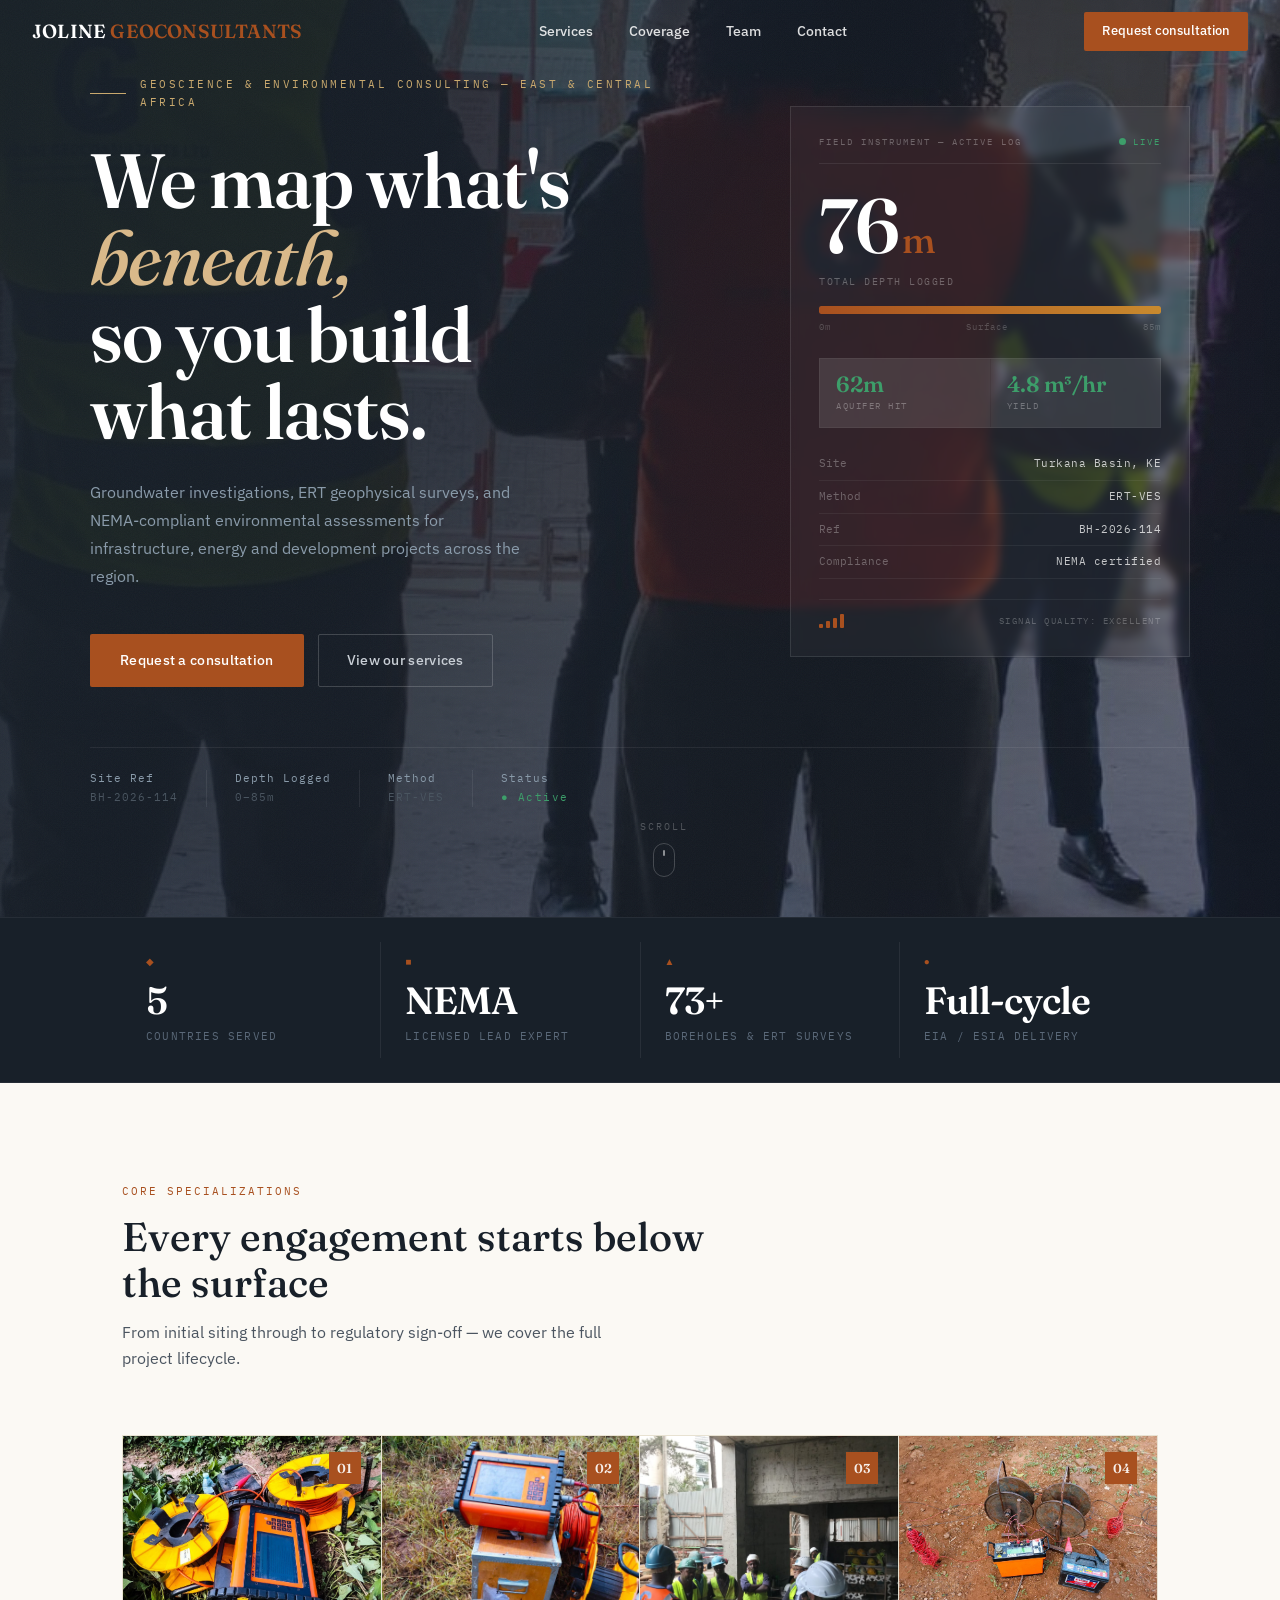
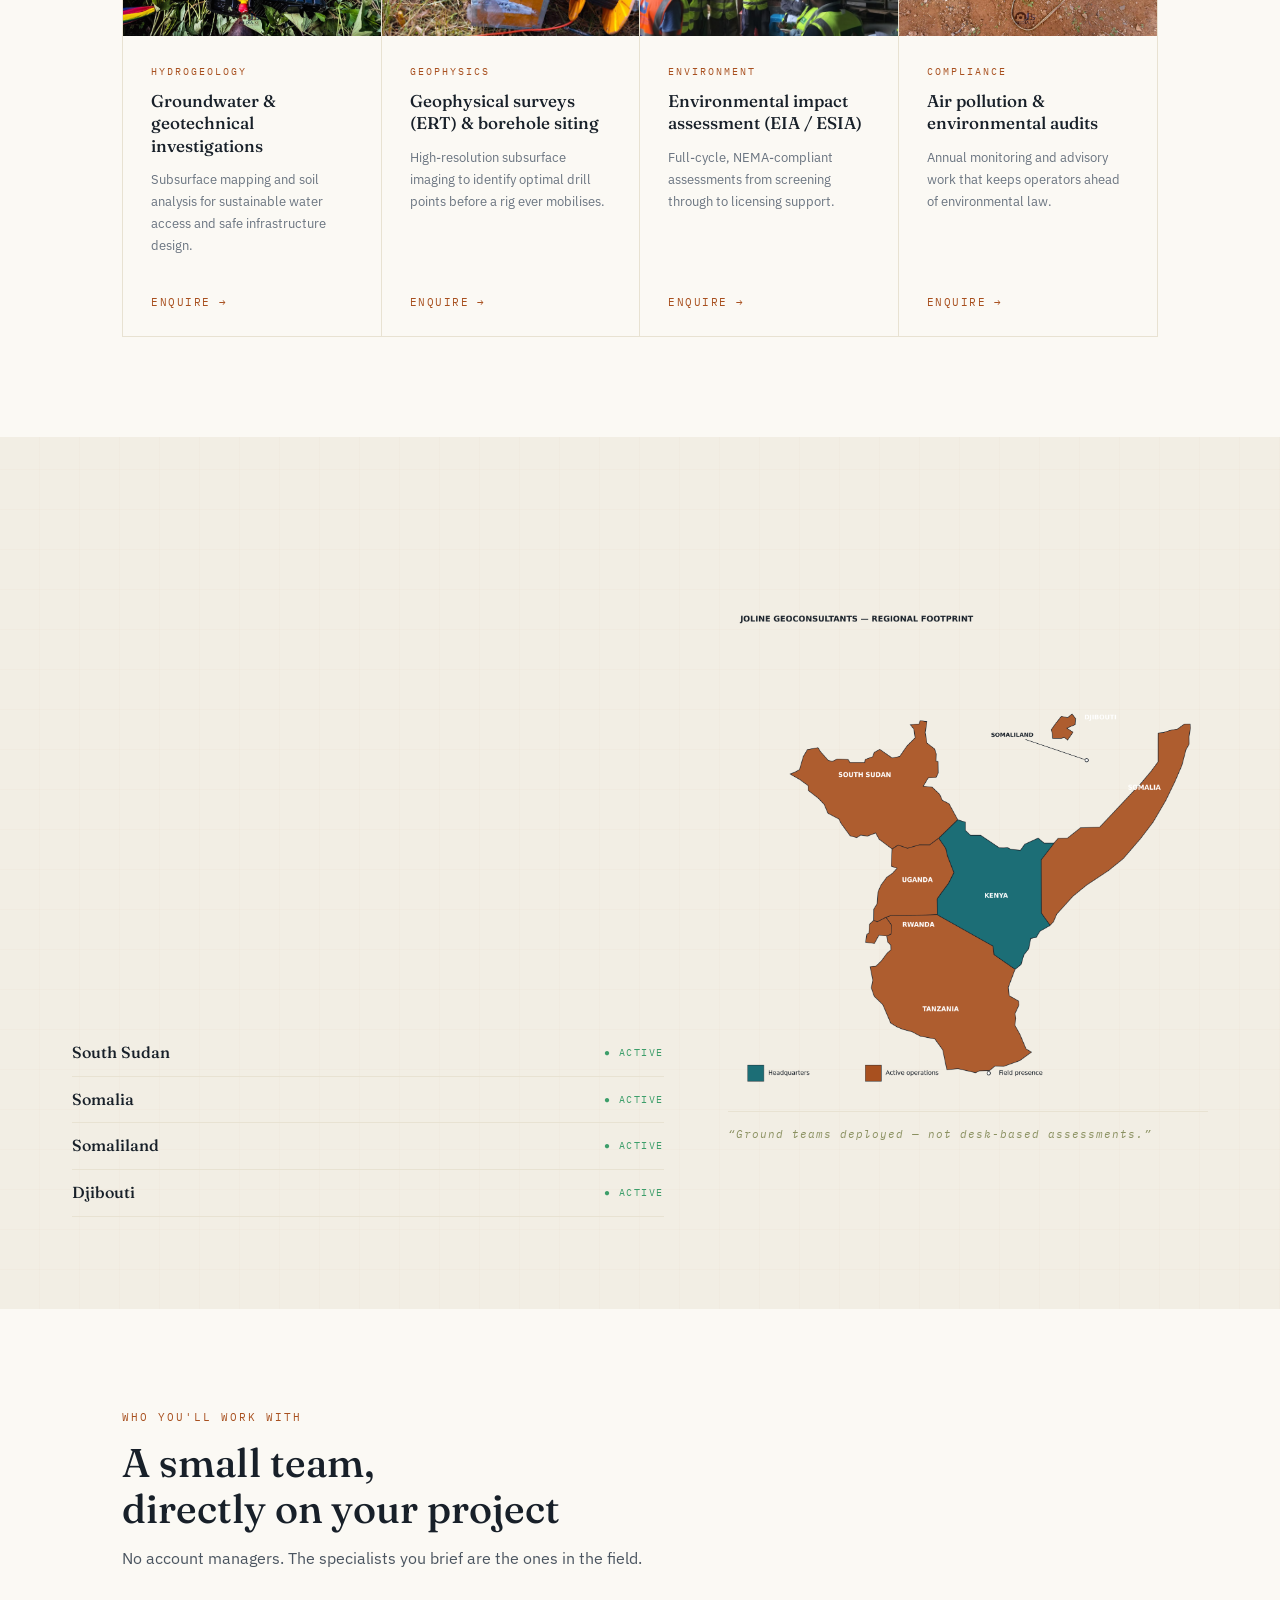
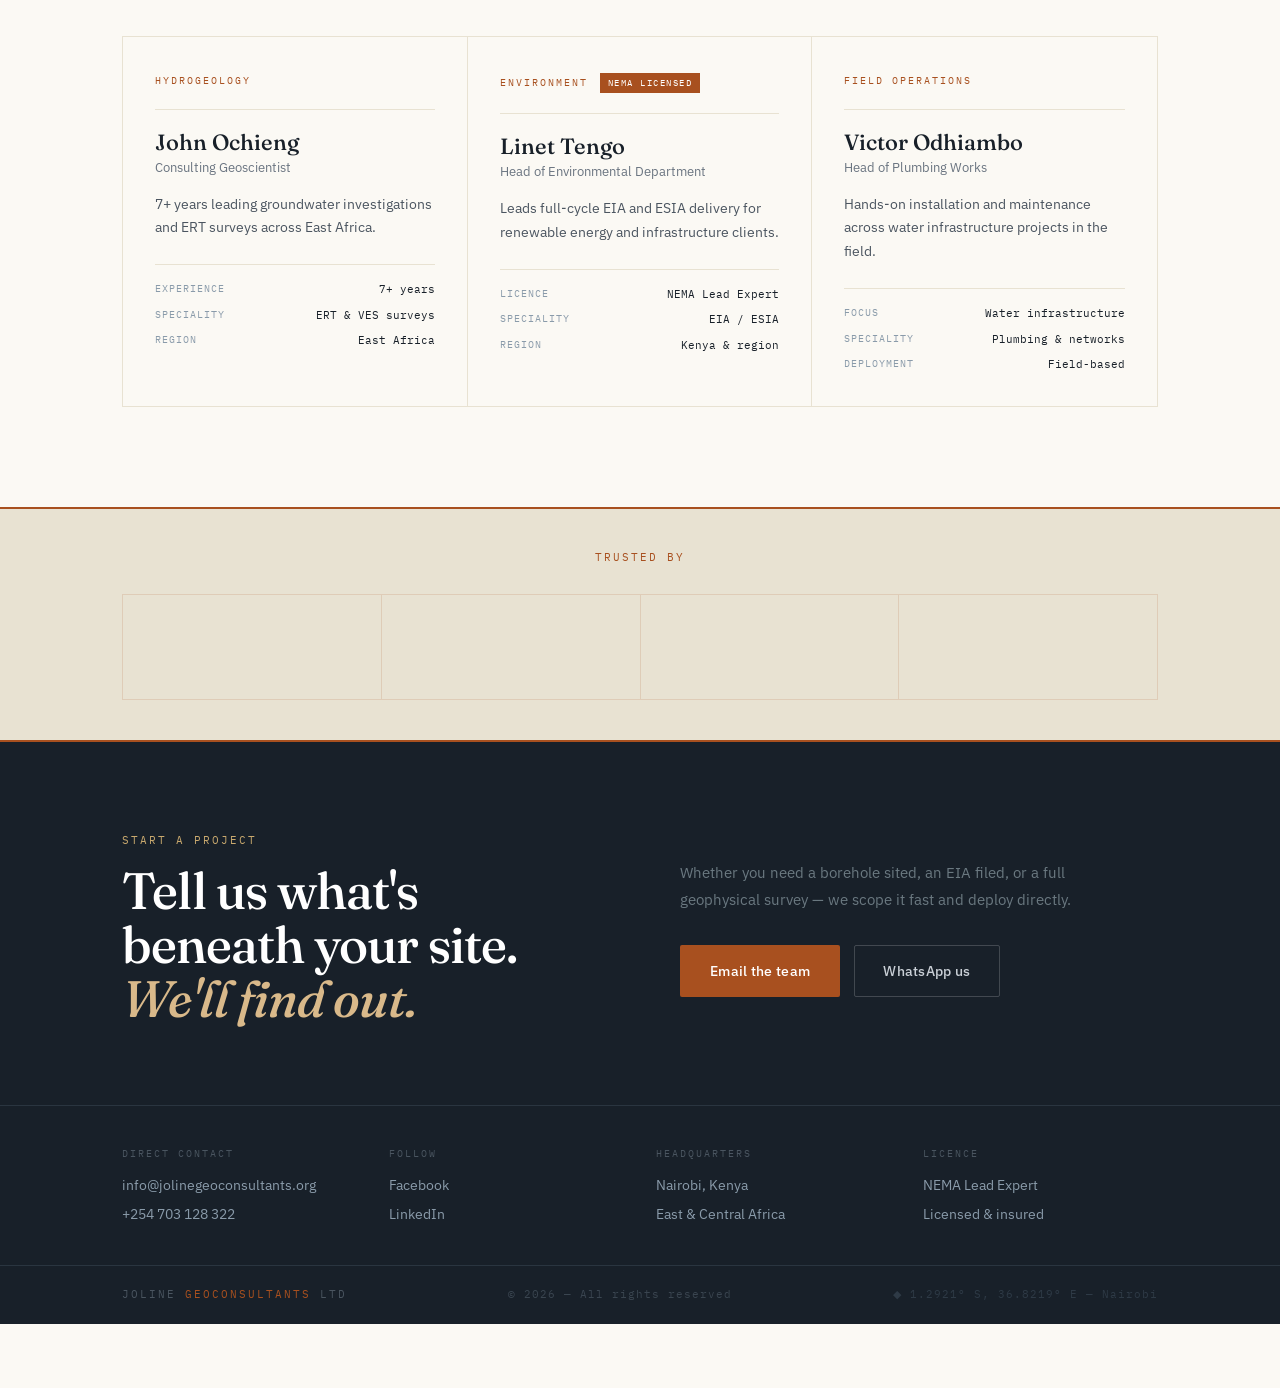
==== index.html @ 25c48cd9 "initial commit" ====
<!DOCTYPE html>
<html lang="en">
<head>
<meta charset="UTF-8">
<meta name="viewport" content="width=device-width, initial-scale=1.0">
<title>Joline Geoconsultants Ltd</title>
<link rel="preconnect" href="https://fonts.googleapis.com">
<link href="https://fonts.googleapis.com/css2?family=Fraunces:opsz,wght@9..144,400;9..144,500;9..144,600&family=IBM+Plex+Sans:wght@400;500;600&family=IBM+Plex+Mono:wght@400;500&display=swap" rel="stylesheet">
<link rel="stylesheet" href="style.css">
</head>
<body>

<nav id="nav">
  <a class="logo" href="#hero">JOLINE <span>GEOCONSULTANTS</span></a>
  <ul class="nav-links">
    <li><a href="#services">Services</a></li>
    <li><a href="#coverage">Coverage</a></li>
    <li><a href="#team">Team</a></li>
    <li><a href="#contact">Contact</a></li>
  </ul>
  <div class="nav-right">
    <a class="nav-cta" href="#contact">Request consultation</a>
    <button class="hamburger" id="hamburger" aria-label="Toggle menu" aria-expanded="false">
      <span></span><span></span><span></span>
    </button>
  </div>
  <div class="nav-drawer" id="nav-drawer">
    <a href="#services">Services</a>
    <a href="#coverage">Coverage</a>
    <a href="#team">Team</a>
    <a href="#contact">Contact</a>
    <a class="btn-primary" href="#contact">Request consultation</a>
  </div>
</nav>

<section class="hero" id="hero">
  <div class="hero-bg" aria-hidden="true"></div>
  <div class="hero-noise" aria-hidden="true"></div>
  <div class="hero-inner">
    <div class="hero-split">
      <div class="hero-text">
        <div class="eyebrow reveal">Geoscience &amp; environmental consulting — east &amp; central Africa</div>
        <h1 class="reveal" style="--d:.12s">We map what's<br><em>beneath,</em><br>so you build<br>what lasts.</h1>
        <p class="reveal" style="--d:.24s">Groundwater investigations, ERT geophysical surveys, and NEMA-compliant environmental assessments for infrastructure, energy and development projects across the region.</p>
        <div class="hero-cta-row reveal" style="--d:.36s">
          <a class="btn-primary" href="#contact">Request a consultation</a>
          <a class="btn-ghost" href="#services">View our services</a>
        </div>
      </div>
      <div class="hero-panel reveal" style="--d:.2s">
        <div class="panel-header">
          <span class="panel-title">Field Instrument — Active Log</span>
          <span class="panel-live"><span class="panel-pulse"></span>LIVE</span>
        </div>
        <div class="panel-depth-counter">
          <span class="panel-counter" data-target="85">0</span><span class="panel-unit">m</span>
          <div class="panel-depth-sub">Total depth logged</div>
        </div>
        <div class="panel-bar-wrap">
          <div class="panel-bar"><div class="panel-bar-fill"></div></div>
          <div class="panel-bar-labels">
            <span>0m</span><span>Surface</span><span>85m</span>
          </div>
        </div>
        <div class="panel-highlights">
          <div class="panel-highlight">
            <div class="panel-highlight-val panel-green">62m</div>
            <div class="panel-highlight-lbl">Aquifer hit</div>
          </div>
          <div class="panel-highlight">
            <div class="panel-highlight-val panel-green">4.8 m³/hr</div>
            <div class="panel-highlight-lbl">Yield</div>
          </div>
        </div>
        <div class="panel-rows">
          <div class="panel-row"><span>Site</span><span>Turkana Basin, KE</span></div>
          <div class="panel-row"><span>Method</span><span>ERT-VES</span></div>
          <div class="panel-row"><span>Ref</span><span>BH-2026-114</span></div>
          <div class="panel-row"><span>Compliance</span><span>NEMA certified</span></div>
        </div>
        <div class="panel-footer">
          <div class="panel-signal">
            <span></span><span></span><span></span><span></span>
          </div>
          <span>Signal quality: Excellent</span>
        </div>
      </div>
    </div>
    <div class="coord reveal" style="--d:.5s">
      <div class="coord-item"><strong>Site Ref</strong><span id="coord-ref">BH-2026-114</span></div>
      <div class="coord-item"><strong>Depth Logged</strong><span>0–85m</span></div>
      <div class="coord-item"><strong>Method</strong><span>ERT-VES</span></div>
      <div class="coord-item"><strong>Status</strong><span class="coord-live">● Active</span></div>
    </div>
  </div>
  <a class="hero-scroll" href="#trust" aria-label="Scroll down">
    <span class="hero-scroll-label">Scroll</span>
    <span class="hero-scroll-mouse"></span>
  </a>
</section>

<div class="trust" id="trust">
  <div class="wrap">
    <div class="trust-item">
      <div class="trust-icon">&#9670;</div>
      <div class="num" data-target="7" data-suffix="">0</div>
      <div class="lbl">Countries served</div>
    </div>
    <div class="trust-divider"></div>
    <div class="trust-item">
      <div class="trust-icon">&#9632;</div>
      <div class="num">NEMA</div>
      <div class="lbl">Licensed lead expert</div>
    </div>
    <div class="trust-divider"></div>
    <div class="trust-item">
      <div class="trust-icon">&#9650;</div>
      <div class="num" data-target="100" data-suffix="+">0</div>
      <div class="lbl">Boreholes &amp; ERT surveys</div>
    </div>
    <div class="trust-divider"></div>
    <div class="trust-item">
      <div class="trust-icon">&#9679;</div>
      <div class="num">Full-cycle</div>
      <div class="lbl">EIA / ESIA delivery</div>
    </div>
  </div>
</div>

<section class="section" id="services">
  <div class="wrap">
    <div class="section-head">
      <div class="section-eyebrow">Core specializations</div>
      <h2>Every engagement starts below the surface</h2>
      <p>From initial siting through to regulatory sign-off — we cover the full project lifecycle.</p>
    </div>
    <div class="svc-grid">

      <div class="svc-card sr">
        <div class="svc-card-inner">
          <div class="svc-num">01</div>
          <div class="svc-photo" style="--photo:url('Img/detecting machines for check the water site.jpeg')"></div>
          <div class="svc-content">
            <div class="svc-tag">Hydrogeology</div>
            <h3>Groundwater &amp; geotechnical investigations</h3>
            <p>Subsurface mapping and soil analysis for sustainable water access and safe infrastructure design.</p>
            <ul class="svc-list">
              <li>Hydrogeological mapping &amp; aquifer characterisation</li>
              <li>Soil bearing capacity &amp; permeability testing</li>
              <li>Water quality sampling &amp; laboratory analysis</li>
              <li>Borehole yield testing &amp; pump selection</li>
            </ul>
          </div>
          <a class="svc-link" href="#contact">Enquire <span>&#8594;</span></a>
        </div>
      </div>

      <div class="svc-card sr">
        <div class="svc-card-inner">
          <div class="svc-num">02</div>
          <div class="svc-photo" style="--photo:url('Img/machine for checking the water site.jpeg')"></div>
          <div class="svc-content">
            <div class="svc-tag">Geophysics</div>
            <h3>Geophysical surveys (ERT) &amp; borehole siting</h3>
            <p>High-resolution subsurface imaging to identify optimal drill points before a rig ever mobilises.</p>
            <ul class="svc-list">
              <li>2D &amp; 3D ERT profiling</li>
              <li>Vertical electrical sounding (VES)</li>
              <li>Seismic refraction surveys</li>
              <li>Precision borehole siting reports</li>
            </ul>
          </div>
          <a class="svc-link" href="#contact">Enquire <span>&#8594;</span></a>
        </div>
      </div>

      <div class="svc-card sr">
        <div class="svc-card-inner">
          <div class="svc-num">03</div>
          <div class="svc-photo" style="--photo:url('Img/men in reflectors at work.jpeg')"></div>
          <div class="svc-content">
            <div class="svc-tag">Environment</div>
            <h3>Environmental impact assessment (EIA / ESIA)</h3>
            <p>Full-cycle, NEMA-compliant assessments from screening through to licensing support.</p>
            <ul class="svc-list">
              <li>Project screening &amp; scoping</li>
              <li>Full ESIA studies &amp; public participation</li>
              <li>Environmental management plans (EMP)</li>
              <li>NEMA licensing &amp; regulatory liaison</li>
            </ul>
          </div>
          <a class="svc-link" href="#contact">Enquire <span>&#8594;</span></a>
        </div>
      </div>

      <div class="svc-card sr">
        <div class="svc-card-inner">
          <div class="svc-num">04</div>
          <div class="svc-photo" style="--photo:url('Img/batteries and machine.jpeg')"></div>
          <div class="svc-content">
            <div class="svc-tag">Compliance</div>
            <h3>Air pollution &amp; environmental audits</h3>
            <p>Annual monitoring and advisory work that keeps operators ahead of environmental law.</p>
            <ul class="svc-list">
              <li>Ambient air quality monitoring</li>
              <li>Noise &amp; vibration assessments</li>
              <li>Annual environmental audit reports</li>
              <li>Regulatory compliance advisory</li>
            </ul>
          </div>
          <a class="svc-link" href="#contact">Enquire <span>&#8594;</span></a>
        </div>
      </div>

    </div>
  </div>
</section>

<section class="region" id="coverage">
  <div class="region-inner">
    <div class="region-left">
      <div class="sr">
        <div class="section-eyebrow">Field of operation</div>
        <div class="region-bignum">8</div>
        <h2>Countries.<br>One standard<br>of ground truth.</h2>
        <p>Our teams deploy directly — not desk-based assessments sent remotely from a head office.</p>
      </div>
      <div class="country-list">
        <div class="country country-hq sr">
          <div class="country-ping"></div>
          <span class="country-name">Kenya</span>
          <span class="country-badge">HQ</span>
        </div>
        <div class="country sr"><span class="country-name">Uganda</span><span class="country-status">&#9679; Active</span></div>
        <div class="country sr"><span class="country-name">Tanzania</span><span class="country-status">&#9679; Active</span></div>
        <div class="country sr"><span class="country-name">Rwanda</span><span class="country-status">&#9679; Active</span></div>
        <div class="country sr"><span class="country-name">South Sudan</span><span class="country-status">&#9679; Active</span></div>
        <div class="country sr"><span class="country-name">Somalia</span><span class="country-status">&#9679; Active</span></div>
        <div class="country sr"><span class="country-name">Somaliland</span><span class="country-status">&#9679; Active</span></div>
        <div class="country sr"><span class="country-name">Djibouti</span><span class="country-status">&#9679; Active</span></div>
      </div>
    </div>
    <div class="region-right sr">
      <div class="map-wrap">
        <img src="Img/joline-regional-coverage-map.png" alt="Joline Geoconsultants regional coverage map" class="region-map-img">
      </div>
      <div class="region-note">
        <span>&#8220;Ground teams deployed — not desk-based assessments.&#8221;</span>
      </div>
    </div>
  </div>
</section>

<section class="section" id="team">
  <div class="wrap">
    <div class="section-head sr">
      <div class="section-eyebrow">Who you'll work with</div>
      <h2>A small team,<br>directly on your project</h2>
      <p>No account managers. The specialists you brief are the ones in the field.</p>
    </div>
    <div class="team-grid">

      <div class="team-card sr">
        <div class="team-card-top">
          <span class="team-num">01</span>
          <div class="team-discipline">Hydrogeology</div>
        </div>
        <div class="team-rule"></div>
        <h3>John Ochieng</h3>
        <div class="team-role">Consulting Geoscientist</div>
        <p>7+ years leading groundwater investigations and ERT surveys across East Africa.</p>
        <ul class="team-creds">
          <li><span>Experience</span>7+ years</li>
          <li><span>Speciality</span>ERT &amp; VES surveys</li>
          <li><span>Region</span>East Africa</li>
        </ul>
      </div>

      <div class="team-card sr">
        <div class="team-card-top">
          <span class="team-num">02</span>
          <div class="team-discipline">Environment</div>
          <span class="team-badge">NEMA Licensed</span>
        </div>
        <div class="team-rule"></div>
        <h3>Linet Tengo</h3>
        <div class="team-role">Head of Environmental Department</div>
        <p>Leads full-cycle EIA and ESIA delivery for renewable energy and infrastructure clients.</p>
        <ul class="team-creds">
          <li><span>Licence</span>NEMA Lead Expert</li>
          <li><span>Speciality</span>EIA / ESIA</li>
          <li><span>Region</span>Kenya &amp; region</li>
        </ul>
      </div>

      <div class="team-card sr">
        <div class="team-card-top">
          <span class="team-num">03</span>
          <div class="team-discipline">Field Operations</div>
        </div>
        <div class="team-rule"></div>
        <h3>Victor Odhiambo</h3>
        <div class="team-role">Head of Plumbing Works</div>
        <p>Hands-on installation and maintenance across water infrastructure projects in the field.</p>
        <ul class="team-creds">
          <li><span>Focus</span>Water infrastructure</li>
          <li><span>Speciality</span>Plumbing &amp; networks</li>
          <li><span>Deployment</span>Field-based</li>
        </ul>
      </div>

    </div>
  </div>
</section>

<section class="clients">
  <div class="clients-inner sr">
    <div class="section-eyebrow">Trusted by</div>
    <div class="client-row">
      <div class="client-card"><img src="Img/Clients/eightyEight.jpeg" alt="88"></div>
      <div class="client-card"><img src="Img/Clients/LordshipAfrica.jpeg" alt="Lordship Africa"></div>
      <div class="client-card"><img src="Img/Clients/OilCom.jpeg" alt="OilCom"></div>
      <div class="client-card"><img src="Img/Clients/StruconLtd.jpeg" alt="Strucon Ltd"></div>
    </div>
  </div>
</section>

<footer id="contact">
  <div class="footer-top">
    <div class="wrap">
      <div class="footer-top-inner">
        <div class="footer-top-left">
          <div class="section-eyebrow" style="color:#C9A96E">Start a project</div>
          <h2>Tell us what's<br>beneath your site.<br><em>We'll find out.</em></h2>
        </div>
        <div class="footer-top-right">
          <p>Whether you need a borehole sited, an EIA filed, or a full geophysical survey — we scope it fast and deploy directly.</p>
          <div class="footer-cta-row">
            <a class="btn-primary" href="mailto:info@jolinegeoconsultants.org">Email the team</a>
            <a class="btn-ghost" href="https://wa.me/254703128322">WhatsApp us</a>
          </div>
        </div>
      </div>
    </div>
  </div>
  <div class="footer-band">
    <div class="wrap">
      <div class="footer-band-inner">
        <div class="footer-contact-block">
          <div class="footer-label">Direct contact</div>
          <a href="mailto:info@jolinegeoconsultants.org">info@jolinegeoconsultants.org</a>
          <a href="tel:+254703128322">+254 703 128 322</a>
        </div>
        <div class="footer-contact-block">
          <div class="footer-label">Follow</div>
          <a href="https://www.facebook.com/share/1AcZG8SKpR/">Facebook</a>
          <a href="https://www.linkedin.com/in/joline-geo-consultants-ltd-47553b275">LinkedIn</a>
        </div>
        <div class="footer-contact-block">
          <div class="footer-label">Headquarters</div>
          <span>Nairobi, Kenya</span>
          <span>East &amp; Central Africa</span>
        </div>
        <div class="footer-contact-block">
          <div class="footer-label">Licence</div>
          <span>NEMA Lead Expert</span>
          <span>Licensed &amp; insured</span>
        </div>
      </div>
    </div>
  </div>
  <div class="footer-bottom">
    <div class="wrap">
      <div class="bottom-row">
        <span class="logo-text">JOLINE <span>GEOCONSULTANTS</span> LTD</span>
        <span>&copy; 2026 &mdash; All rights reserved</span>
        <span class="footer-coords">&#9670; 1.2921&deg; S, 36.8219&deg; E &mdash; Nairobi</span>
      </div>
    </div>
  </div>
</footer>

<script src="main.js"></script>
</body>
</html>
---- style.css ----
:root{
  --ink:#182029;
  --bedrock:#2E3A46;
  --clay:#A8501F;
  --clay-dark:#7E3B15;
  --aquifer:#1C6E76;
  --limestone:#F2EEE4;
  --limestone-2:#E8E2D2;
  --ochre:#C98A2E;
  --paper:#FBF9F4;
}
*{box-sizing:border-box;margin:0;padding:0;}
body{
  font-family:'IBM Plex Sans',sans-serif;
  background:var(--paper);
  color:var(--ink);
  line-height:1.6;
}
h1,h2,h3{font-family:'Fraunces',serif;font-weight:500;color:var(--ink);}
.mono{font-family:'IBM Plex Mono',monospace;}
a{color:inherit;}
.wrap{max-width:1100px;margin:0 auto;padding:0 32px;}

/* NAV */
nav{
  display:flex;justify-content:space-between;align-items:center;
  padding:0 32px;height:64px;
  position:fixed;top:0;left:0;right:0;
  background:rgba(251,249,244,0.0);
  backdrop-filter:blur(0px);
  z-index:100;
  border-bottom:1px solid transparent;
  transition:background 0.35s,backdrop-filter 0.35s,border-color 0.35s,box-shadow 0.35s;
}
nav.scrolled{
  background:rgba(251,249,244,0.96);
  backdrop-filter:blur(10px);
  border-color:var(--limestone-2);
  box-shadow:0 2px 20px rgba(24,32,41,0.07);
}
nav.scrolled .logo{color:var(--ink);}
nav.scrolled .nav-links a{color:var(--ink);}
nav.scrolled .nav-cta{background:var(--ink);color:var(--paper);}
.logo{
  font-family:'Fraunces',serif;font-weight:600;font-size:19px;
  letter-spacing:0.2px;text-decoration:none;
  color:#fff;transition:color 0.35s;
}
.logo span{color:var(--clay);}
.nav-links{
  display:flex;gap:36px;list-style:none;font-size:14px;font-weight:500;
}
.nav-links a{
  text-decoration:none;color:rgba(255,255,255,0.85);
  transition:color 0.2s;position:relative;padding-bottom:2px;
}
.nav-links a::after{
  content:'';position:absolute;bottom:-2px;left:0;right:0;
  height:1px;background:var(--clay);
  transform:scaleX(0);transform-origin:left;
  transition:transform 0.25s;
}
.nav-links a:hover::after{transform:scaleX(1);}
.nav-links a:hover{color:#fff;}
.nav-links a.active::after{transform:scaleX(1);}
nav.scrolled .nav-links a:hover{color:var(--ink);}
nav.scrolled .nav-links a.active{color:var(--ink);}
.nav-right{display:flex;align-items:center;gap:16px;}
.nav-cta{
  background:var(--clay);color:#fff;
  padding:9px 18px;border-radius:2px;
  font-size:13px;font-weight:500;text-decoration:none;
  transition:background 0.2s;
}
.nav-cta:hover{background:var(--clay-dark);}

/* HAMBURGER */
.hamburger{
  display:none;flex-direction:column;justify-content:center;
  gap:5px;width:36px;height:36px;background:none;
  border:none;cursor:pointer;padding:4px;
}
.hamburger span{
  display:block;height:1.5px;background:#fff;
  transition:transform 0.3s,opacity 0.3s,background 0.35s;
  transform-origin:center;
}
nav.scrolled .hamburger span{background:var(--ink);}
.hamburger.open span:nth-child(1){transform:translateY(6.5px) rotate(45deg);}
.hamburger.open span:nth-child(2){opacity:0;}
.hamburger.open span:nth-child(3){transform:translateY(-6.5px) rotate(-45deg);}

/* MOBILE DRAWER */
.nav-drawer{
  display:none;flex-direction:column;
  position:fixed;top:64px;left:0;right:0;
  background:var(--ink);padding:24px 32px 32px;
  border-top:1px solid #2A3540;
  transform:translateY(-12px);opacity:0;
  transition:transform 0.3s cubic-bezier(.22,1,.36,1),opacity 0.3s;
  pointer-events:none;z-index:99;
}
.nav-drawer.open{
  transform:translateY(0);opacity:1;pointer-events:all;
}
.nav-drawer a{
  font-size:18px;font-weight:500;color:#E4E7EA;
  text-decoration:none;padding:14px 0;
  border-bottom:1px solid #2A3540;
  transition:color 0.2s;
}
.nav-drawer a:hover{color:#fff;}
.nav-drawer .btn-primary{
  margin-top:20px;text-align:center;border-bottom:none;
}

@media (max-width:820px){
  .nav-links{display:none;}
  .hamburger{display:flex;}
  .nav-drawer{display:flex;}
  .nav-cta{display:none;}
}

/* HERO */
.hero{
  position:relative;overflow:hidden;color:var(--paper);
  background:var(--ink);
  min-height:100svh;display:flex;align-items:center;
  padding:140px 32px 110px;
  margin-top:-64px;
}
.hero-bg{
  position:absolute;inset:0;z-index:0;
  background:url('Img/backside of man and woman in company reflectors.jpeg') center/cover no-repeat;
  transform:scale(1.1) translateY(calc(var(--px,0px) * 0.22));
  will-change:transform;
}
.hero-bg::after{
  content:'';position:absolute;inset:0;
  background:
    radial-gradient(ellipse at 30% 50%, rgba(24,32,41,0.45) 0%, transparent 70%),
    linear-gradient(105deg, rgba(24,32,41,0.97) 0%, rgba(24,32,41,0.75) 48%, rgba(24,32,41,0.55) 100%);
}
.hero-noise{
  position:absolute;inset:0;z-index:2;pointer-events:none;
  opacity:0.035;
  background-image:url("data:image/svg+xml,%3Csvg viewBox='0 0 200 200' xmlns='http://www.w3.org/2000/svg'%3E%3Cfilter id='n'%3E%3CfeTurbulence type='fractalNoise' baseFrequency='0.85' numOctaves='4' stitchTiles='stitch'/%3E%3C/filter%3E%3Crect width='100%25' height='100%25' filter='url(%23n)'/%3E%3C/svg%3E");
  background-size:180px 180px;
}
.hero-inner{
  position:relative;z-index:3;
  max-width:1100px;margin:0 auto;width:100%;
}
.hero-split{
  display:grid;grid-template-columns:1fr 400px;gap:72px;align-items:center;
}
.eyebrow{
  font-family:'IBM Plex Mono',monospace;font-size:11px;letter-spacing:2.5px;
  text-transform:uppercase;color:#C9A96E;margin-bottom:32px;
  display:flex;gap:14px;align-items:center;
}
.eyebrow::before{
  content:'';width:36px;height:1px;background:#C9A96E;display:inline-block;flex-shrink:0;
}
.hero h1{
  font-size:clamp(46px,6vw,80px);line-height:1.0;
  color:#fff;letter-spacing:-1px;font-weight:600;
}
.hero h1 em{
  font-style:italic;color:#D9B98A;font-weight:500;
}
.hero p{
  margin-top:28px;font-size:16px;max-width:460px;
  color:#8A9BAA;line-height:1.75;
}
.hero-cta-row{
  margin-top:44px;display:flex;gap:14px;align-items:center;flex-wrap:wrap;
}
.btn-primary{
  background:var(--clay);color:#fff;padding:15px 30px;border-radius:2px;
  text-decoration:none;font-weight:500;font-size:14px;display:inline-block;
  letter-spacing:0.3px;
  transition:background 0.2s,transform 0.15s,box-shadow 0.2s;
}
.btn-primary:hover{
  background:var(--clay-dark);transform:translateY(-2px);
  box-shadow:0 10px 28px rgba(168,80,31,0.4);
}
.btn-ghost{
  border:1px solid rgba(255,255,255,0.18);color:#C9CFD6;padding:14px 28px;
  border-radius:2px;text-decoration:none;font-weight:500;font-size:14px;
  letter-spacing:0.3px;
  transition:border-color 0.25s,background 0.25s,color 0.25s,transform 0.15s;
}
.btn-ghost:hover{
  border-color:rgba(255,255,255,0.45);background:rgba(255,255,255,0.05);
  color:#fff;transform:translateY(-2px);
}

/* HERO PANEL */
.hero-panel{
  background:rgba(255,255,255,0.04);
  border:1px solid rgba(255,255,255,0.1);
  padding:28px;
  font-family:'IBM Plex Mono',monospace;
  backdrop-filter:blur(4px);
}
.panel-header{
  display:flex;
  justify-content:space-between;
  align-items:center;
  margin-bottom:24px;
  padding-bottom:14px;
  border-bottom:1px solid rgba(255,255,255,0.08);
}
.panel-title{
  font-size:9px;
  letter-spacing:2px;
  color:rgba(255,255,255,0.3);
  text-transform:uppercase;
}
.panel-live{
  font-size:9px;
  letter-spacing:2px;
  color:#3D9E6A;
  display:flex;
  align-items:center;
  gap:7px;
}
.panel-pulse{
  width:7px;height:7px;
  border-radius:50%;
  background:#3D9E6A;
  position:relative;flex-shrink:0;
}
.panel-pulse::after{
  content:'';
  position:absolute;inset:-4px;
  border-radius:50%;
  border:1px solid #3D9E6A;
  opacity:0;
  animation:ping 2s ease-out infinite;
}
.panel-depth-counter{
  margin-bottom:16px;
}
.panel-counter{
  font-family:'Fraunces',serif;
  font-size:clamp(52px,6vw,80px);
  color:#fff;
  font-weight:600;
  letter-spacing:-2px;
  line-height:1;
}
.panel-unit{
  font-family:'Fraunces',serif;
  font-size:clamp(24px,3vw,36px);
  color:var(--clay);
  font-weight:500;
  margin-left:4px;
}
.panel-depth-sub{
  font-size:10px;
  letter-spacing:1.5px;
  text-transform:uppercase;
  color:rgba(255,255,255,0.3);
  margin-top:4px;
}
.panel-bar-wrap{
  margin-bottom:24px;
}
.panel-bar{
  height:8px;
  background:rgba(255,255,255,0.07);
  border-radius:2px;
  overflow:hidden;
  margin-bottom:6px;
}
.panel-bar-fill{
  height:100%;
  width:0;
  background:linear-gradient(90deg,var(--clay),#C98A2E);
  border-radius:2px;
  animation:barFill 2.4s 0.8s cubic-bezier(.22,1,.36,1) forwards;
}
@keyframes barFill{to{width:100%;}}
.panel-bar-labels{
  display:flex;
  justify-content:space-between;
  font-size:9px;
  color:rgba(255,255,255,0.2);
  letter-spacing:1px;
}
.panel-highlights{
  display:grid;
  grid-template-columns:1fr 1fr;
  gap:1px;
  background:rgba(255,255,255,0.08);
  border:1px solid rgba(255,255,255,0.08);
  margin-bottom:20px;
}
.panel-highlight{
  background:rgba(255,255,255,0.03);
  padding:14px 16px;
}
.panel-highlight-val{
  font-family:'Fraunces',serif;
  font-size:22px;
  font-weight:600;
  letter-spacing:-0.5px;
  line-height:1;
  margin-bottom:4px;
}
.panel-highlight-lbl{
  font-size:9px;
  letter-spacing:1.5px;
  text-transform:uppercase;
  color:rgba(255,255,255,0.3);
}
.panel-green{color:#3D9E6A !important;}
.panel-rows{
  display:flex;
  flex-direction:column;
  margin-bottom:20px;
}
.panel-row{
  display:flex;
  justify-content:space-between;
  padding:7px 0;
  border-bottom:1px solid rgba(255,255,255,0.06);
  font-size:11px;
}
.panel-row span:first-child{color:rgba(255,255,255,0.3);}
.panel-row span:last-child{color:rgba(255,255,255,0.75);letter-spacing:0.5px;}
.panel-footer{
  display:flex;
  align-items:center;
  justify-content:space-between;
  padding-top:14px;
  border-top:1px solid rgba(255,255,255,0.06);
  font-size:9px;
  color:rgba(255,255,255,0.25);
  letter-spacing:1.5px;
  text-transform:uppercase;
}
.panel-signal{
  display:flex;
  align-items:flex-end;
  gap:3px;
  height:14px;
}
.panel-signal span{
  display:block;
  width:4px;
  background:var(--clay);
  border-radius:1px;
}
.panel-signal span:nth-child(1){height:4px;}
.panel-signal span:nth-child(2){height:7px;}
.panel-signal span:nth-child(3){height:10px;}
.panel-signal span:nth-child(4){height:14px;}

/* COORD STRIP */
.coord{
  margin-top:60px;font-family:'IBM Plex Mono',monospace;
  font-size:11px;
  display:flex;gap:0;flex-wrap:wrap;
  border-top:1px solid rgba(255,255,255,0.07);padding-top:22px;
}
.coord-item{
  color:#4A5560;padding-right:28px;margin-right:28px;
  border-right:1px solid rgba(255,255,255,0.07);
  letter-spacing:1px;
}
.coord-item:last-child{border-right:none;}
.coord-item strong{display:block;color:#8A9BAA;margin-bottom:2px;font-weight:400;}
.coord-live{color:#3D9E6A;letter-spacing:1.5px;}

/* SCROLL INDICATOR */
.hero-scroll{
  position:absolute;bottom:40px;left:50%;transform:translateX(-50%);
  z-index:3;display:flex;flex-direction:column;align-items:center;gap:8px;
  text-decoration:none;opacity:0;
  animation:revealUp 0.6s 1.2s forwards;
}
.hero-scroll-label{
  font-family:'IBM Plex Mono',monospace;font-size:10px;
  letter-spacing:2px;color:rgba(255,255,255,0.25);text-transform:uppercase;
}
.hero-scroll-mouse{
  width:22px;height:34px;
  border:1px solid rgba(255,255,255,0.2);border-radius:11px;
  display:flex;justify-content:center;padding-top:6px;
}
.hero-scroll-mouse::after{
  content:'';width:2px;height:6px;
  background:rgba(255,255,255,0.5);border-radius:1px;
  animation:mouseScroll 1.6s ease-in-out infinite;
}
@keyframes mouseScroll{
  0%{transform:translateY(0);opacity:1;}
  100%{transform:translateY(10px);opacity:0;}
}

/* REVEAL ANIMATION */
.reveal{
  opacity:0;transform:translateY(30px);
  animation:revealUp 0.85s cubic-bezier(.22,1,.36,1) forwards;
  animation-delay:var(--d,0s);
}
@keyframes revealUp{
  to{opacity:1;transform:none;}
}

/* TRUST STRIP */
.trust{
  background:var(--ink);color:var(--paper);
  padding:0 32px;
  border-top:1px solid rgba(255,255,255,0.06);
  border-bottom:1px solid rgba(255,255,255,0.06);
}
.trust .wrap{
  display:flex;justify-content:space-between;
  align-items:stretch;flex-wrap:wrap;
}
.trust-item{
  flex:1;min-width:160px;
  display:flex;flex-direction:column;justify-content:center;
  padding:36px 24px;
  transition:background 0.25s;
}
.trust-item:hover{background:rgba(255,255,255,0.03);}
.trust-divider{
  width:1px;background:rgba(255,255,255,0.07);
  margin:24px 0;
}
.trust-icon{
  font-size:10px;color:var(--clay);margin-bottom:12px;
  letter-spacing:2px;
}
.trust-item .num{
  font-family:'Fraunces',serif;font-size:38px;
  color:#fff;line-height:1;font-weight:600;
  letter-spacing:-1px;
}
.trust-item .lbl{
  font-family:'IBM Plex Mono',monospace;
  font-size:11px;color:#5A6878;
  text-transform:uppercase;letter-spacing:1.2px;margin-top:8px;
}
@media(max-width:820px){
  .trust .wrap{flex-direction:column;}
  .trust-divider{width:100%;height:1px;margin:0;}
  .trust-item{padding:24px 0;}
}

/* SCROLL REVEAL */
.sr{
  opacity:0;transform:translateY(32px);
  transition:opacity 0.7s cubic-bezier(.22,1,.36,1),transform 0.7s cubic-bezier(.22,1,.36,1);
}
.sr-visible{opacity:1;transform:none;}

/* SERVICES */
.section{padding:100px 32px;}
.section-head{max-width:640px;margin-bottom:64px;}
.section-eyebrow{font-family:'IBM Plex Mono',monospace;font-size:11px;letter-spacing:2px;text-transform:uppercase;color:var(--clay);margin-bottom:14px;}
.section-head h2{font-size:clamp(28px,3.5vw,40px);line-height:1.15;}
.section-head p{margin-top:14px;color:#4B5560;font-size:16px;max-width:520px;}

/* SERVICE CARDS */
.svc-grid{
  display:grid;
  grid-template-columns:repeat(4,1fr);
  gap:0;
  border:1px solid var(--limestone-2);
}
.svc-card{
  position:relative;
  border-right:1px solid var(--limestone-2);
  overflow:hidden;
  cursor:pointer;
}
.svc-card:last-child{border-right:none;}
.svc-card-inner{
  display:flex;
  flex-direction:column;
  height:100%;
  position:relative;
}

/* Photo fills top of card, zooms on hover */
.svc-photo{
  height:200px;
  background-image:var(--photo);
  background-size:cover;
  background-position:center;
  transition:transform 0.6s cubic-bezier(.22,1,.36,1);
  flex-shrink:0;
}
.svc-card:hover .svc-photo{
  transform:scale(1.06);
}

/* Clay sweep line at bottom of photo */
.svc-photo::after{
  content:'';
  position:absolute;
  left:0;right:0;
  height:3px;
  background:var(--clay);
  top:200px;
  transform:scaleX(0);
  transform-origin:left;
  transition:transform 0.45s cubic-bezier(.22,1,.36,1);
  z-index:2;
}
.svc-card:hover .svc-photo::after{
  transform:scaleX(1);
}

.svc-content{
  padding:28px 28px 0;
  flex:1;
}
.svc-num{
  position:absolute;
  top:16px;right:20px;
  font-family:'Fraunces',serif;
  font-size:13px;font-weight:600;
  color:rgba(255,255,255,0.9);
  background:var(--clay);
  width:32px;height:32px;
  display:flex;align-items:center;justify-content:center;
  z-index:3;
  letter-spacing:0;
}
.svc-tag{
  font-family:'IBM Plex Mono',monospace;
  font-size:10px;letter-spacing:2px;
  text-transform:uppercase;
  color:var(--clay);
  margin-bottom:10px;
}
.svc-card h3{
  font-size:17px;line-height:1.3;
  color:var(--ink);
  margin-bottom:12px;
  transition:color 0.2s;
}
.svc-card:hover h3{color:var(--clay);}
.svc-card > .svc-card-inner > .svc-content > p{
  font-size:13px;color:#6A7480;
  line-height:1.7;
}

/* Deliverables — hidden, slide up on hover */
.svc-list{
  list-style:none;
  margin-top:16px;
  max-height:0;
  overflow:hidden;
  transition:max-height 0.5s cubic-bezier(.22,1,.36,1), opacity 0.4s;
  opacity:0;
}
.svc-card:hover .svc-list{
  max-height:200px;
  opacity:1;
}
.svc-list li{
  font-size:12px;color:#5A6570;
  padding:5px 0;
  border-bottom:1px solid var(--limestone-2);
  display:flex;align-items:baseline;gap:10px;
}
.svc-list li::before{
  content:'';
  width:3px;height:3px;
  border-radius:50%;
  background:var(--clay);
  flex-shrink:0;
}

/* Enquire link pinned to bottom */
.svc-link{
  font-family:'IBM Plex Mono',monospace;
  font-size:11px;letter-spacing:1.5px;
  text-transform:uppercase;
  color:var(--clay);text-decoration:none;
  display:flex;align-items:center;gap:8px;
  padding:20px 28px 24px;
  margin-top:auto;
  transition:gap 0.2s;
  border-top:1px solid transparent;
  transition:border-color 0.3s, gap 0.2s;
}
.svc-card:hover .svc-link{
  border-color:var(--limestone-2);
  gap:14px;
}

@media(max-width:1024px){
  .svc-grid{grid-template-columns:repeat(2,1fr);}
  .svc-card:nth-child(2){border-right:none;}
  .svc-card:nth-child(1),.svc-card:nth-child(2){border-bottom:1px solid var(--limestone-2);}
}
@media(max-width:600px){
  .svc-grid{grid-template-columns:1fr;}
  .svc-card{border-right:none;border-bottom:1px solid var(--limestone-2);}
  .svc-card:last-child{border-bottom:none;}
  .svc-list{max-height:none;opacity:1;}
}

/* REGIONAL COVERAGE */
.region{
  padding:72px 0;
  background:var(--limestone);
  overflow:hidden;
  position:relative;
}
.region::before{
  content:'';
  position:absolute;inset:0;
  background-image:
    repeating-linear-gradient(0deg, transparent, transparent 39px, rgba(168,80,31,0.04) 40px),
    repeating-linear-gradient(90deg, transparent, transparent 39px, rgba(168,80,31,0.04) 40px);
  pointer-events:none;
}
.region-inner{
  max-width:1200px;
  margin:0 auto;
  padding:0 32px;
  display:grid;
  grid-template-columns:1fr 480px;
  gap:64px;
  align-items:center;
  position:relative;z-index:1;
}
.region-left{
  display:flex;
  flex-direction:column;
}
.region-bignum{
  font-family:'Fraunces',serif;
  font-size:clamp(60px,8vw,100px);
  font-weight:600;
  color:var(--clay);
  line-height:0.9;
  margin:10px 0 6px;
  letter-spacing:-3px;
}
.region-left h2{
  font-size:clamp(24px,3vw,36px);
  line-height:1.1;
  margin-bottom:10px;
}
.region-left > div > p{
  font-size:14px;color:#5A6570;
  max-width:400px;line-height:1.7;
  margin-bottom:28px;
}
.country-list{
  display:flex;
  flex-direction:column;
  margin-bottom:20px;
}
.country{
  display:flex;
  align-items:center;
  gap:14px;
  padding:10px 0;
  border-bottom:1px solid var(--limestone-2);
  position:relative;
  cursor:default;
  transition:padding-left 0.3s cubic-bezier(.22,1,.36,1);
}
.country::before{
  content:'';
  position:absolute;
  left:0;top:0;bottom:0;
  width:2px;
  background:var(--clay);
  transform:scaleY(0);
  transform-origin:bottom;
  transition:transform 0.3s cubic-bezier(.22,1,.36,1);
}
.country:hover{padding-left:12px;}
.country:hover::before{transform:scaleY(1);}
.country-name{
  font-family:'Fraunces',serif;
  font-size:16px;font-weight:500;
  color:var(--ink);flex:1;
  transition:color 0.2s;
}
.country:hover .country-name{color:var(--clay);}
.country-status{
  font-family:'IBM Plex Mono',monospace;
  font-size:10px;letter-spacing:1.5px;
  text-transform:uppercase;
  color:#3D9E6A;
}
.country-hq .country-name{
  font-size:18px;
  color:var(--clay);
}
.country-badge{
  font-family:'IBM Plex Mono',monospace;
  font-size:9px;letter-spacing:2px;
  text-transform:uppercase;
  background:var(--clay);
  color:#fff;
  padding:3px 9px;
}
.country-ping{
  position:relative;
  width:10px;height:10px;flex-shrink:0;
}
.country-ping::before{
  content:'';
  position:absolute;inset:0;
  border-radius:50%;
  background:var(--clay);
}
.country-ping::after{
  content:'';
  position:absolute;inset:-5px;
  border-radius:50%;
  border:1.5px solid var(--clay);
  opacity:0;
  animation:ping 2s ease-out infinite;
}
@keyframes ping{
  0%{transform:scale(0.6);opacity:0.9;}
  100%{transform:scale(2.2);opacity:0;}
}
.region-note{
  font-family:'IBM Plex Mono',monospace;
  font-size:11px;letter-spacing:1px;
  color:#8A9060;
  font-style:italic;
  border-top:1px solid var(--limestone-2);
  padding-top:14px;
}
.map-wrap{
  position:relative;
  width:100%;
}
.region-map-img{
  width:100%;
  height:auto;
  display:block;
  border-radius:2px;
  transition:transform 0.5s cubic-bezier(.22,1,.36,1);
}
.region-right:hover .region-map-img{
  transform:translateY(-4px);
}
@media(max-width:960px){
  .region-inner{grid-template-columns:1fr;gap:40px;}
  .region-right{display:none;}
}
@media(max-width:600px){
  .country-name{font-size:15px;}
  .country-hq .country-name{font-size:17px;}
  .region-bignum{font-size:60px;}
}

/* TEAM */
.team-grid{
  display:grid;
  grid-template-columns:repeat(3,1fr);
  gap:0;
  border:1px solid var(--limestone-2);
}
.team-card{
  position:relative;
  padding:36px 32px 32px;
  border-right:1px solid var(--limestone-2);
  background:var(--paper);
  overflow:hidden;
  transition:background 0.3s;
}
.team-card:last-child{border-right:none;}
.team-card::before{
  content:'';
  position:absolute;
  left:0;top:0;bottom:0;
  width:3px;
  background:var(--clay);
  transform:scaleY(0);
  transform-origin:bottom;
  transition:transform 0.4s cubic-bezier(.22,1,.36,1);
}
.team-card:hover::before{transform:scaleY(1);}
.team-card:hover{background:#fff;}
.team-card-top{
  display:flex;
  align-items:center;
  gap:12px;
  margin-bottom:20px;
}
.team-num{display:none;}
.team-discipline{
  font-family:'IBM Plex Mono',monospace;
  font-size:10px;letter-spacing:2px;
  text-transform:uppercase;
  color:var(--clay);
}
.team-badge{
  font-family:'IBM Plex Mono',monospace;
  font-size:9px;letter-spacing:1.5px;
  text-transform:uppercase;
  background:var(--clay);
  color:#fff;
  padding:3px 8px;
}
.team-rule{
  height:1px;
  background:var(--limestone-2);
  margin-bottom:20px;
  position:relative;
}
.team-rule::after{
  content:'';
  position:absolute;
  left:0;top:0;
  height:1px;
  width:0;
  background:var(--clay);
  transition:width 0.5s cubic-bezier(.22,1,.36,1);
}
.team-card:hover .team-rule::after{width:100%;}
.team-card h3{
  font-size:22px;
  line-height:1.1;
  margin-bottom:4px;
  transition:color 0.2s;
}
.team-card:hover h3{color:var(--clay);}
.team-role{
  font-size:13px;
  color:#6A7480;
  margin-bottom:14px;
  font-weight:400;
}
.team-card p{
  font-size:14px;
  color:#4B5560;
  line-height:1.7;
  margin-bottom:24px;
}
.team-creds{
  list-style:none;
  border-top:1px solid var(--limestone-2);
  padding-top:16px;
  display:flex;
  flex-direction:column;
  gap:8px;
}
.team-creds li{
  display:flex;
  justify-content:space-between;
  font-family:'IBM Plex Mono',monospace;
  font-size:11px;
  color:var(--ink);
}
.team-creds li span{
  color:#8A9BAA;
  text-transform:uppercase;
  letter-spacing:1px;
  font-size:10px;
}
@media(max-width:820px){
  .team-grid{grid-template-columns:1fr;border:none;gap:1px;background:var(--limestone-2);}
  .team-card{border-right:none;}
}

/* CLIENTS */
.clients{
  background:var(--limestone-2);
  border-top:2px solid var(--clay);
  border-bottom:2px solid var(--clay);
}
.clients-inner{
  max-width:1100px;
  margin:0 auto;
  padding:40px 32px;
  display:flex;
  flex-direction:column;
  align-items:center;
  gap:28px;
}
.clients-inner .section-eyebrow{
  margin-bottom:0;
  text-align:center;
}
.client-row{
  display:flex;
  align-items:center;
  justify-content:center;
  gap:0;
  flex-wrap:wrap;
  width:100%;
  border:1px solid rgba(168,80,31,0.15);
}
.client-card{
  flex:1;
  min-width:140px;
  display:flex;
  align-items:center;
  justify-content:center;
  padding:28px 24px;
  border-right:1px solid rgba(168,80,31,0.15);
  position:relative;
  overflow:hidden;
  transition:background 0.25s;
}
.client-card:last-child{border-right:none;}
.client-card::after{
  content:'';
  position:absolute;
  bottom:0;left:0;right:0;
  height:2px;
  background:var(--clay);
  transform:scaleX(0);
  transform-origin:left;
  transition:transform 0.4s cubic-bezier(.22,1,.36,1);
}
.client-card:hover{background:rgba(255,255,255,0.5);}
.client-card:hover::after{transform:scaleX(1);}
.client-row img{
  height:48px;
  width:auto;
  max-width:140px;
  object-fit:contain;
  mix-blend-mode:multiply;
  transition:transform 0.35s cubic-bezier(.22,1,.36,1);
}
.client-card:hover img{transform:scale(1.06);}
@media(max-width:600px){
  .client-card{min-width:calc(50% - 1px);border-bottom:1px solid rgba(168,80,31,0.15);}
  .client-row img{height:36px;}
}

/* FOOTER */
footer{background:var(--ink);color:#C9CFD6;}

.footer-top{
  padding:90px 0 80px;
  border-bottom:1px solid #2A3540;
}
.footer-top-inner{
  display:grid;
  grid-template-columns:1fr 1fr;
  gap:80px;
  align-items:center;
}
.footer-top-left h2{
  font-size:clamp(32px,4vw,52px);
  color:#fff;
  line-height:1.05;
  margin-top:14px;
  letter-spacing:-1px;
}
.footer-top-left h2 em{
  font-style:italic;
  color:#D9B98A;
  font-weight:500;
}
.footer-top-right p{
  font-size:15px;
  color:#6A7880;
  line-height:1.75;
  max-width:400px;
  margin-bottom:32px;
}
.footer-cta-row{
  display:flex;
  gap:14px;
  flex-wrap:wrap;
}

.footer-band{
  padding:40px 0;
  border-bottom:1px solid #2A3540;
}
.footer-band-inner{
  display:grid;
  grid-template-columns:repeat(4,1fr);
  gap:32px;
}
.footer-contact-block{
  display:flex;
  flex-direction:column;
  gap:6px;
}
.footer-label{
  font-family:'IBM Plex Mono',monospace;
  font-size:10px;
  letter-spacing:2px;
  text-transform:uppercase;
  color:#4A5560;
  margin-bottom:6px;
}
.footer-contact-block a,
.footer-contact-block span{
  font-size:14px;
  color:#8A9BAA;
  text-decoration:none;
  transition:color 0.2s;
}
.footer-contact-block a:hover{color:#fff;}

.footer-bottom{
  padding:20px 0;
}
.bottom-row{
  display:flex;
  justify-content:space-between;
  align-items:center;
  flex-wrap:wrap;
  gap:12px;
  font-family:'IBM Plex Mono',monospace;
  font-size:11px;
  color:#3A4550;
  letter-spacing:1px;
}
.logo-text{
  color:#4A5560;
  letter-spacing:2px;
  font-size:11px;
}
.logo-text span{color:var(--clay);}
.footer-coords{color:#2E3A46;}

@media(max-width:820px){
  .footer-top-inner{grid-template-columns:1fr;gap:36px;}
  .footer-band-inner{grid-template-columns:repeat(2,1fr);}
  .bottom-row{flex-direction:column;align-items:flex-start;gap:8px;}
  .footer-coords{display:none;}
}
@media(max-width:480px){
  .footer-band-inner{grid-template-columns:1fr;}
}

@media (max-width:820px){
  .hero{padding:120px 24px 90px;}
  .hero h1{font-size:42px;letter-spacing:-0.5px;}
  .hero-split{grid-template-columns:1fr;gap:40px;}
  .hero-panel{display:none;}
  .region-grid{grid-template-columns:1fr;}

  .footer-grid{grid-template-columns:1fr;}
  nav ul{display:none;}
  .log-row{grid-template-columns:1fr;gap:8px;}
  .coord{gap:0;}
  .coord-item{width:50%;margin-right:0;border-right:none;margin-bottom:12px;}
}
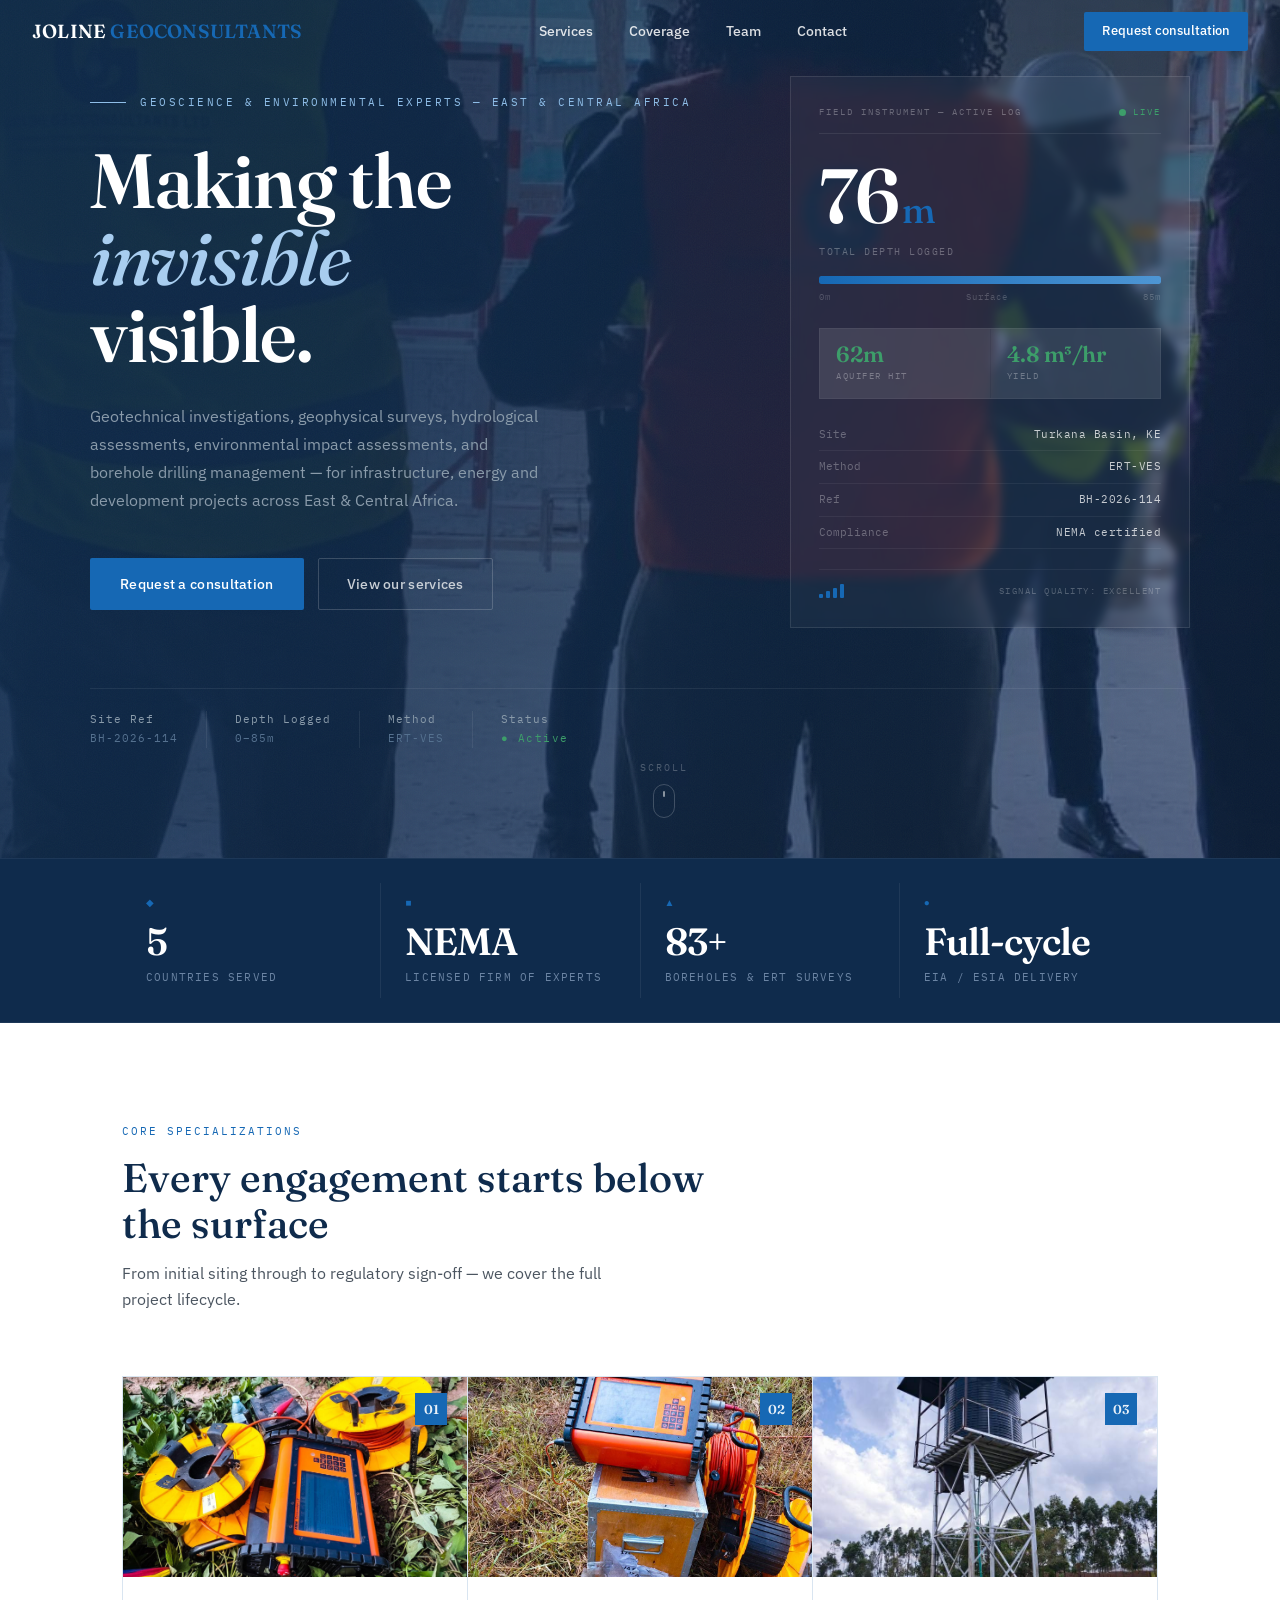
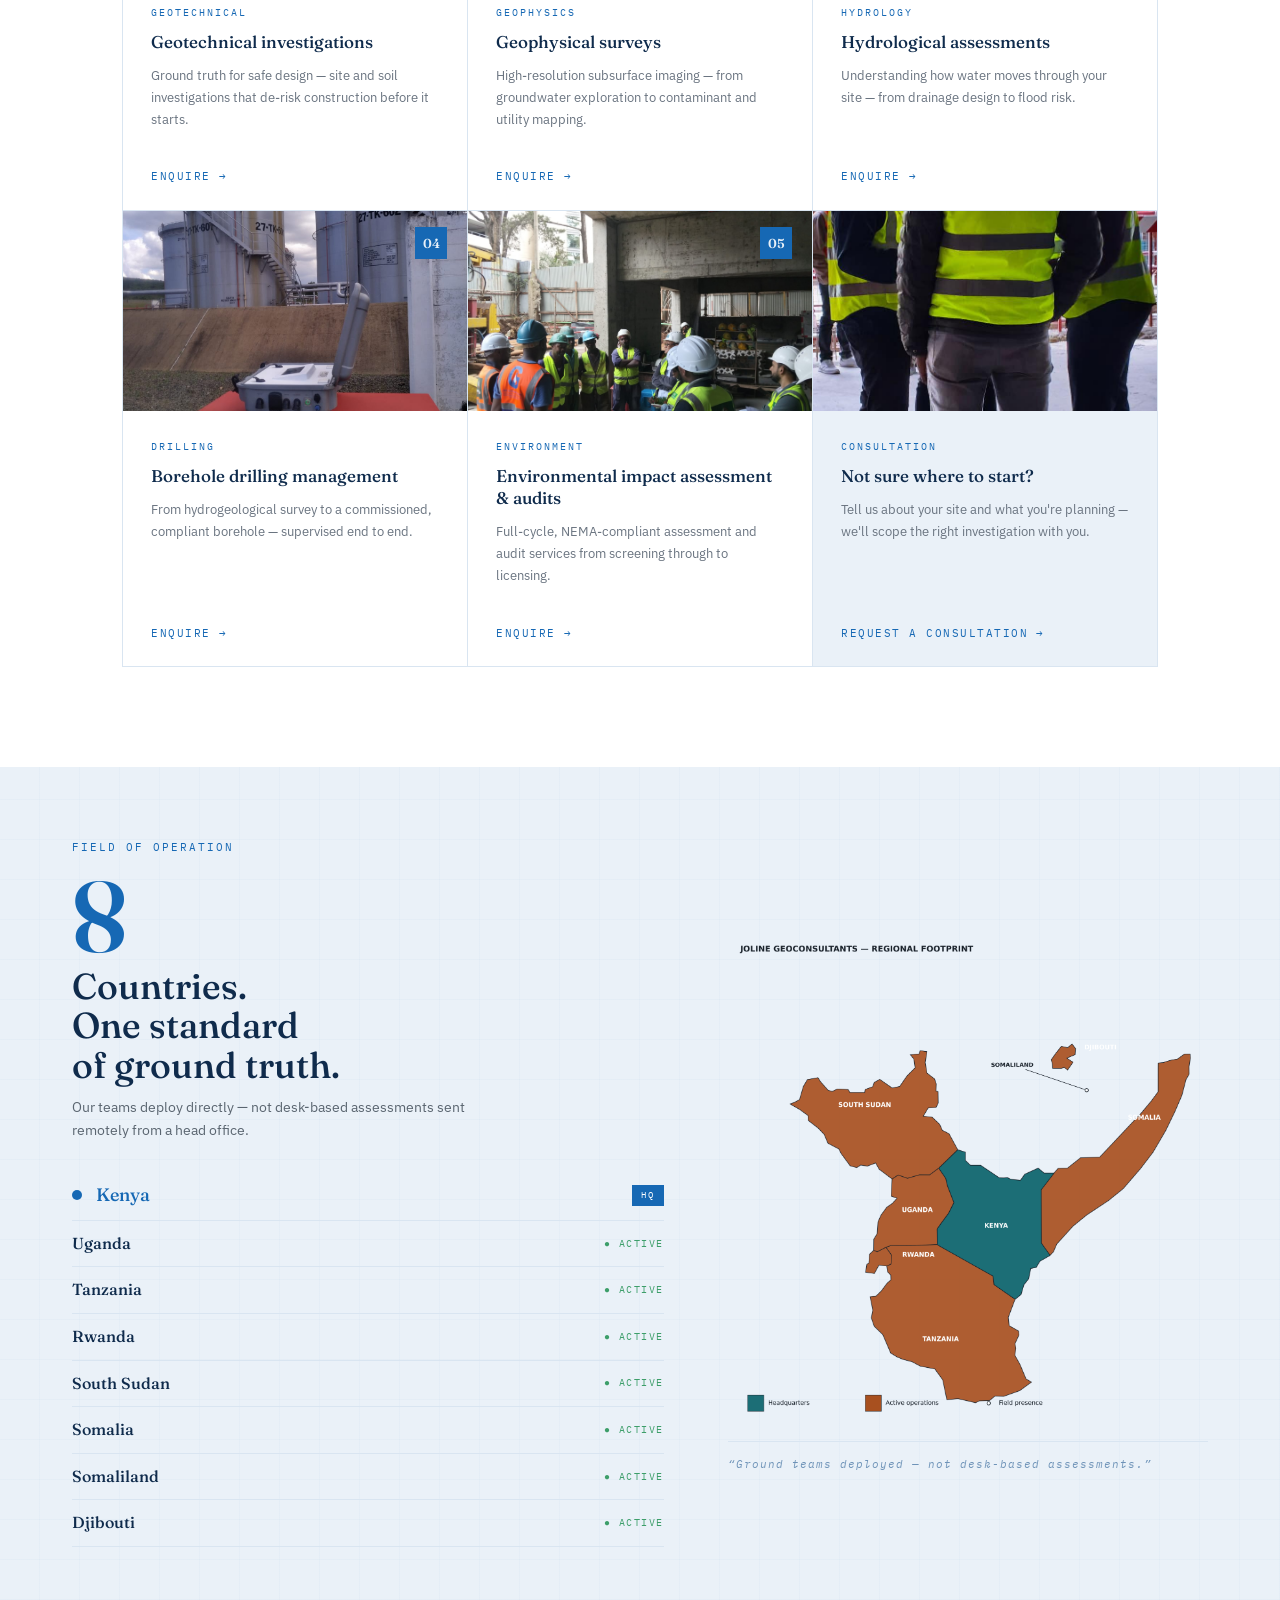
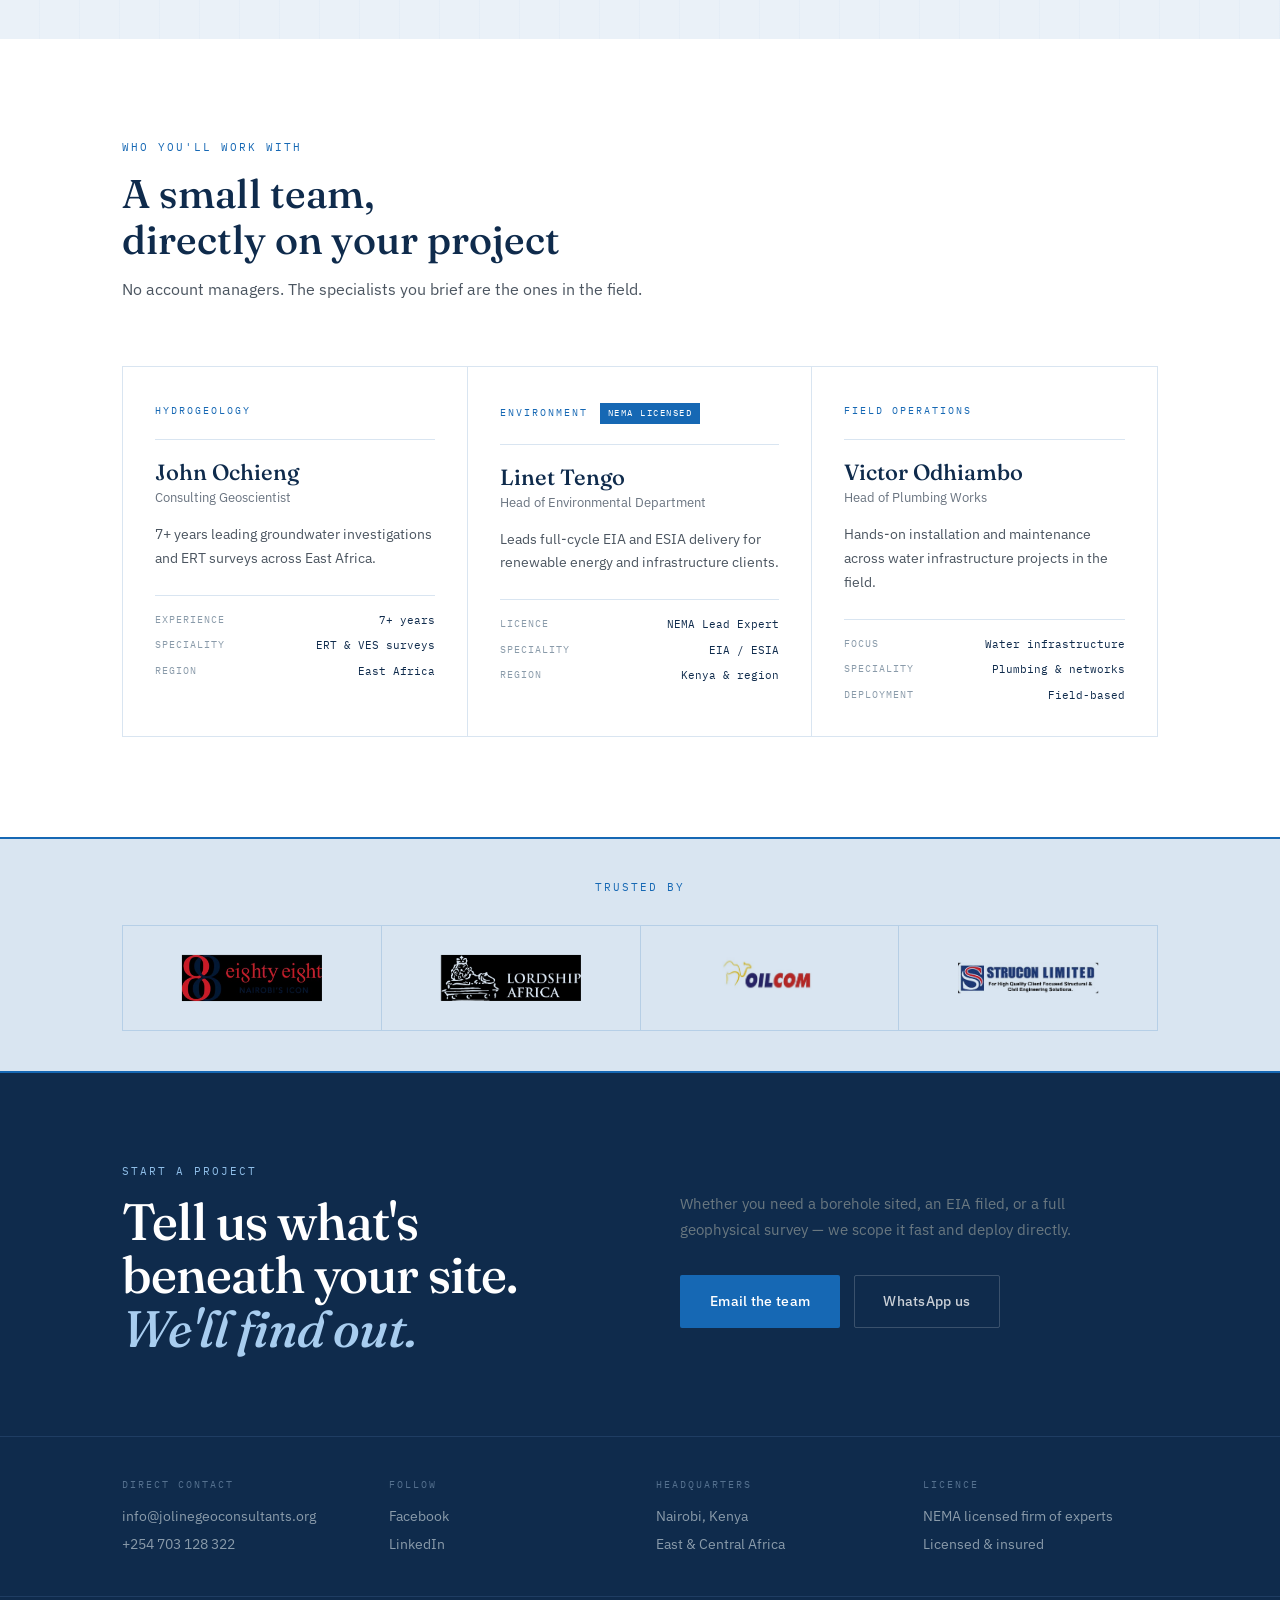
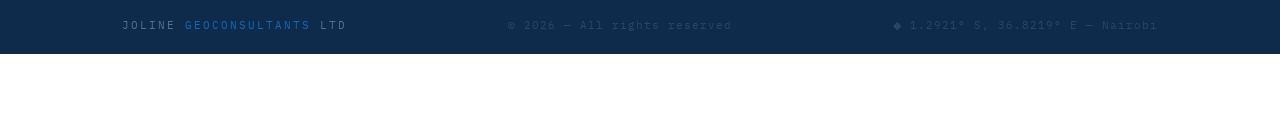
==== commit 3518e081: "Apply client feedback: new hero copy, blue/white theme, updated services - Hero: headline "Making th" ====
--- a/index.html
+++ b/index.html
@@ -39,9 +39,9 @@
   <div class="hero-inner">
     <div class="hero-split">
       <div class="hero-text">
-        <div class="eyebrow reveal">Geoscience &amp; environmental consulting — east &amp; central Africa</div>
-        <h1 class="reveal" style="--d:.12s">We map what's<br><em>beneath,</em><br>so you build<br>what lasts.</h1>
-        <p class="reveal" style="--d:.24s">Groundwater investigations, ERT geophysical surveys, and NEMA-compliant environmental assessments for infrastructure, energy and development projects across the region.</p>
+        <div class="eyebrow reveal">Geoscience &amp; environmental experts — east &amp; central Africa</div>
+        <h1 class="reveal" style="--d:.12s">Making the<br><em>invisible</em><br>visible.</h1>
+        <p class="reveal" style="--d:.24s">Geotechnical investigations, geophysical surveys, hydrological assessments, environmental impact assessments, and borehole drilling management — for infrastructure, energy and development projects across East &amp; Central Africa.</p>
         <div class="hero-cta-row reveal" style="--d:.36s">
           <a class="btn-primary" href="#contact">Request a consultation</a>
           <a class="btn-ghost" href="#services">View our services</a>
@@ -110,7 +110,7 @@
     <div class="trust-item">
       <div class="trust-icon">&#9632;</div>
       <div class="num">NEMA</div>
-      <div class="lbl">Licensed lead expert</div>
+      <div class="lbl">Licensed firm of experts</div>
     </div>
     <div class="trust-divider"></div>
     <div class="trust-item">
@@ -141,14 +141,13 @@
           <div class="svc-num">01</div>
           <div class="svc-photo" style="--photo:url('Img/detecting machines for check the water site.jpeg')"></div>
           <div class="svc-content">
-            <div class="svc-tag">Hydrogeology</div>
-            <h3>Groundwater &amp; geotechnical investigations</h3>
-            <p>Subsurface mapping and soil analysis for sustainable water access and safe infrastructure design.</p>
+            <div class="svc-tag">Geotechnical</div>
+            <h3>Geotechnical investigations</h3>
+            <p>Ground truth for safe design — site and soil investigations that de-risk construction before it starts.</p>
             <ul class="svc-list">
-              <li>Hydrogeological mapping &amp; aquifer characterisation</li>
-              <li>Soil bearing capacity &amp; permeability testing</li>
-              <li>Water quality sampling &amp; laboratory analysis</li>
-              <li>Borehole yield testing &amp; pump selection</li>
+              <li>Site investigations for infrastructure &amp; building projects</li>
+              <li>Soil investigations</li>
+              <li>Borehole drilling &amp; soil sampling</li>
             </ul>
           </div>
           <a class="svc-link" href="#contact">Enquire <span>&#8594;</span></a>
@@ -161,13 +160,14 @@
           <div class="svc-photo" style="--photo:url('Img/machine for checking the water site.jpeg')"></div>
           <div class="svc-content">
             <div class="svc-tag">Geophysics</div>
-            <h3>Geophysical surveys (ERT) &amp; borehole siting</h3>
-            <p>High-resolution subsurface imaging to identify optimal drill points before a rig ever mobilises.</p>
+            <h3>Geophysical surveys</h3>
+            <p>High-resolution subsurface imaging — from groundwater exploration to contaminant and utility mapping.</p>
             <ul class="svc-list">
-              <li>2D &amp; 3D ERT profiling</li>
-              <li>Vertical electrical sounding (VES)</li>
+              <li>Electrical Resistivity Tomography (ERT)</li>
               <li>Seismic refraction surveys</li>
-              <li>Precision borehole siting reports</li>
+              <li>Groundwater exploration &amp; management</li>
+              <li>Contaminant, oil spill &amp; dump site investigations</li>
+              <li>Utility &amp; subsurface mapping</li>
             </ul>
           </div>
           <a class="svc-link" href="#contact">Enquire <span>&#8594;</span></a>
@@ -177,38 +177,72 @@
       <div class="svc-card sr">
         <div class="svc-card-inner">
           <div class="svc-num">03</div>
+          <div class="svc-photo" style="--photo:url('Img/Work Done/A well erected water tank.jpeg')"></div>
+          <div class="svc-content">
+            <div class="svc-tag">Hydrology</div>
+            <h3>Hydrological assessments</h3>
+            <p>Understanding how water moves through your site — from drainage design to flood risk.</p>
+            <ul class="svc-list">
+              <li>Surface water resource assessments</li>
+              <li>Hydrological &amp; hydraulic modelling</li>
+              <li>Drainage &amp; stormwater analysis</li>
+              <li>Flood risk assessment &amp; modelling</li>
+              <li>Watershed &amp; catchment studies</li>
+            </ul>
+          </div>
+          <a class="svc-link" href="#contact">Enquire <span>&#8594;</span></a>
+        </div>
+      </div>
+
+      <div class="svc-card sr">
+        <div class="svc-card-inner">
+          <div class="svc-num">04</div>
+          <div class="svc-photo" style="--photo:url('Img/Work Done/machine on display.jpeg')"></div>
+          <div class="svc-content">
+            <div class="svc-tag">Drilling</div>
+            <h3>Borehole drilling management</h3>
+            <p>From hydrogeological survey to a commissioned, compliant borehole — supervised end to end.</p>
+            <ul class="svc-list">
+              <li>Hydrogeological survey &amp; drilling supervision</li>
+              <li>Borehole logging</li>
+              <li>Test pumping &amp; yield analysis</li>
+              <li>Water quality sampling &amp; analysis</li>
+              <li>Completion, commissioning &amp; permit support</li>
+            </ul>
+          </div>
+          <a class="svc-link" href="#contact">Enquire <span>&#8594;</span></a>
+        </div>
+      </div>
+
+      <div class="svc-card sr">
+        <div class="svc-card-inner">
+          <div class="svc-num">05</div>
           <div class="svc-photo" style="--photo:url('Img/men in reflectors at work.jpeg')"></div>
           <div class="svc-content">
             <div class="svc-tag">Environment</div>
-            <h3>Environmental impact assessment (EIA / ESIA)</h3>
-            <p>Full-cycle, NEMA-compliant assessments from screening through to licensing support.</p>
+            <h3>Environmental impact assessment &amp; audits</h3>
+            <p>Full-cycle, NEMA-compliant assessment and audit services from screening through to licensing.</p>
             <ul class="svc-list">
-              <li>Project screening &amp; scoping</li>
-              <li>Full ESIA studies &amp; public participation</li>
-              <li>Environmental management plans (EMP)</li>
-              <li>NEMA licensing &amp; regulatory liaison</li>
+              <li>EIA &amp; ESIA studies</li>
+              <li>Environmental audits (EA) &amp; ESDD</li>
+              <li>ESMPs, monitoring &amp; licensing support</li>
+              <li>Stakeholder engagement &amp; public participation</li>
+              <li>Air, noise, water &amp; soil quality monitoring</li>
             </ul>
           </div>
           <a class="svc-link" href="#contact">Enquire <span>&#8594;</span></a>
         </div>
       </div>
 
-      <div class="svc-card sr">
-        <div class="svc-card-inner">
-          <div class="svc-num">04</div>
-          <div class="svc-photo" style="--photo:url('Img/batteries and machine.jpeg')"></div>
-          <div class="svc-content">
-            <div class="svc-tag">Compliance</div>
-            <h3>Air pollution &amp; environmental audits</h3>
-            <p>Annual monitoring and advisory work that keeps operators ahead of environmental law.</p>
-            <ul class="svc-list">
-              <li>Ambient air quality monitoring</li>
-              <li>Noise &amp; vibration assessments</li>
-              <li>Annual environmental audit reports</li>
-              <li>Regulatory compliance advisory</li>
-            </ul>
-          </div>
-          <a class="svc-link" href="#contact">Enquire <span>&#8594;</span></a>
+      <div class="svc-card svc-card-cta sr">
+        <div class="svc-card-inner">
+          <div class="svc-photo" style="--photo:url('Img/Work Done/three men wearing company reflectors having a conversation.jpeg')"></div>
+          <div class="svc-content">
+            <div class="svc-tag">Consultation</div>
+            <h3>Not sure where to start?</h3>
+            <p>Tell us about your site and what you're planning — we'll scope the right investigation with you.</p>
+          </div>
+          <a class="svc-link" href="#contact">Request a consultation <span>&#8594;</span></a>
         </div>
       </div>
 
@@ -330,7 +364,7 @@
     <div class="wrap">
       <div class="footer-top-inner">
         <div class="footer-top-left">
-          <div class="section-eyebrow" style="color:#C9A96E">Start a project</div>
+          <div class="section-eyebrow" style="color:#8FBEE8">Start a project</div>
           <h2>Tell us what's<br>beneath your site.<br><em>We'll find out.</em></h2>
         </div>
         <div class="footer-top-right">
@@ -363,7 +397,7 @@
         </div>
         <div class="footer-contact-block">
           <div class="footer-label">Licence</div>
-          <span>NEMA Lead Expert</span>
+          <span>NEMA licensed firm of experts</span>
           <span>Licensed &amp; insured</span>
         </div>
       </div>
--- a/style.css
+++ b/style.css
@@ -1,13 +1,13 @@
 :root{
-  --ink:#182029;
-  --bedrock:#2E3A46;
-  --clay:#A8501F;
-  --clay-dark:#7E3B15;
-  --aquifer:#1C6E76;
-  --limestone:#F2EEE4;
-  --limestone-2:#E8E2D2;
-  --ochre:#C98A2E;
-  --paper:#FBF9F4;
+  --ink:#0F2B4C;
+  --bedrock:#24466B;
+  --clay:#1668B4;
+  --clay-dark:#0F4E8C;
+  --aquifer:#2076B8;
+  --limestone:#EAF1F8;
+  --limestone-2:#D9E5F1;
+  --ochre:#4E96D4;
+  --paper:#FFFFFF;
 }
 *{box-sizing:border-box;margin:0;padding:0;}
 body{
@@ -26,17 +26,17 @@
   display:flex;justify-content:space-between;align-items:center;
   padding:0 32px;height:64px;
   position:fixed;top:0;left:0;right:0;
-  background:rgba(251,249,244,0.0);
+  background:rgba(255,255,255,0.0);
   backdrop-filter:blur(0px);
   z-index:100;
   border-bottom:1px solid transparent;
   transition:background 0.35s,backdrop-filter 0.35s,border-color 0.35s,box-shadow 0.35s;
 }
 nav.scrolled{
-  background:rgba(251,249,244,0.96);
+  background:rgba(255,255,255,0.96);
   backdrop-filter:blur(10px);
   border-color:var(--limestone-2);
-  box-shadow:0 2px 20px rgba(24,32,41,0.07);
+  box-shadow:0 2px 20px rgba(15,43,76,0.07);
 }
 nav.scrolled .logo{color:var(--ink);}
 nav.scrolled .nav-links a{color:var(--ink);}
@@ -95,7 +95,7 @@
   display:none;flex-direction:column;
   position:fixed;top:64px;left:0;right:0;
   background:var(--ink);padding:24px 32px 32px;
-  border-top:1px solid #2A3540;
+  border-top:1px solid #1F3D63;
   transform:translateY(-12px);opacity:0;
   transition:transform 0.3s cubic-bezier(.22,1,.36,1),opacity 0.3s;
   pointer-events:none;z-index:99;
@@ -106,7 +106,7 @@
 .nav-drawer a{
   font-size:18px;font-weight:500;color:#E4E7EA;
   text-decoration:none;padding:14px 0;
-  border-bottom:1px solid #2A3540;
+  border-bottom:1px solid #1F3D63;
   transition:color 0.2s;
 }
 .nav-drawer a:hover{color:#fff;}
@@ -138,8 +138,8 @@
 .hero-bg::after{
   content:'';position:absolute;inset:0;
   background:
-    radial-gradient(ellipse at 30% 50%, rgba(24,32,41,0.45) 0%, transparent 70%),
-    linear-gradient(105deg, rgba(24,32,41,0.97) 0%, rgba(24,32,41,0.75) 48%, rgba(24,32,41,0.55) 100%);
+    radial-gradient(ellipse at 30% 50%, rgba(15,43,76,0.45) 0%, transparent 70%),
+    linear-gradient(105deg, rgba(15,43,76,0.97) 0%, rgba(15,43,76,0.75) 48%, rgba(15,43,76,0.55) 100%);
 }
 .hero-noise{
   position:absolute;inset:0;z-index:2;pointer-events:none;
@@ -156,18 +156,18 @@
 }
 .eyebrow{
   font-family:'IBM Plex Mono',monospace;font-size:11px;letter-spacing:2.5px;
-  text-transform:uppercase;color:#C9A96E;margin-bottom:32px;
+  text-transform:uppercase;color:#8FBEE8;margin-bottom:32px;
   display:flex;gap:14px;align-items:center;
 }
 .eyebrow::before{
-  content:'';width:36px;height:1px;background:#C9A96E;display:inline-block;flex-shrink:0;
+  content:'';width:36px;height:1px;background:#8FBEE8;display:inline-block;flex-shrink:0;
 }
 .hero h1{
   font-size:clamp(46px,6vw,80px);line-height:1.0;
   color:#fff;letter-spacing:-1px;font-weight:600;
 }
 .hero h1 em{
-  font-style:italic;color:#D9B98A;font-weight:500;
+  font-style:italic;color:#A8CDEF;font-weight:500;
 }
 .hero p{
   margin-top:28px;font-size:16px;max-width:460px;
@@ -184,7 +184,7 @@
 }
 .btn-primary:hover{
   background:var(--clay-dark);transform:translateY(-2px);
-  box-shadow:0 10px 28px rgba(168,80,31,0.4);
+  box-shadow:0 10px 28px rgba(22,104,180,0.35);
 }
 .btn-ghost{
   border:1px solid rgba(255,255,255,0.18);color:#C9CFD6;padding:14px 28px;
@@ -279,7 +279,7 @@
 .panel-bar-fill{
   height:100%;
   width:0;
-  background:linear-gradient(90deg,var(--clay),#C98A2E);
+  background:linear-gradient(90deg,var(--clay),#4E96D4);
   border-radius:2px;
   animation:barFill 2.4s 0.8s cubic-bezier(.22,1,.36,1) forwards;
 }
@@ -368,7 +368,7 @@
   border-top:1px solid rgba(255,255,255,0.07);padding-top:22px;
 }
 .coord-item{
-  color:#4A5560;padding-right:28px;margin-right:28px;
+  color:#55718F;padding-right:28px;margin-right:28px;
   border-right:1px solid rgba(255,255,255,0.07);
   letter-spacing:1px;
 }
@@ -445,7 +445,7 @@
 }
 .trust-item .lbl{
   font-family:'IBM Plex Mono',monospace;
-  font-size:11px;color:#5A6878;
+  font-size:11px;color:#6B84A3;
   text-transform:uppercase;letter-spacing:1.2px;margin-top:8px;
 }
 @media(max-width:820px){
@@ -471,17 +471,18 @@
 /* SERVICE CARDS */
 .svc-grid{
   display:grid;
-  grid-template-columns:repeat(4,1fr);
-  gap:0;
+  grid-template-columns:repeat(3,1fr);
+  gap:1px;
+  background:var(--limestone-2);
   border:1px solid var(--limestone-2);
 }
 .svc-card{
   position:relative;
-  border-right:1px solid var(--limestone-2);
+  background:var(--paper);
   overflow:hidden;
   cursor:pointer;
 }
-.svc-card:last-child{border-right:none;}
+.svc-card-cta{background:var(--limestone);}
 .svc-card-inner{
   display:flex;
   flex-direction:column;
@@ -564,7 +565,7 @@
   opacity:0;
 }
 .svc-card:hover .svc-list{
-  max-height:200px;
+  max-height:280px;
   opacity:1;
 }
 .svc-list li{
@@ -601,13 +602,9 @@
 
 @media(max-width:1024px){
   .svc-grid{grid-template-columns:repeat(2,1fr);}
-  .svc-card:nth-child(2){border-right:none;}
-  .svc-card:nth-child(1),.svc-card:nth-child(2){border-bottom:1px solid var(--limestone-2);}
 }
 @media(max-width:600px){
   .svc-grid{grid-template-columns:1fr;}
-  .svc-card{border-right:none;border-bottom:1px solid var(--limestone-2);}
-  .svc-card:last-child{border-bottom:none;}
   .svc-list{max-height:none;opacity:1;}
 }
 
@@ -622,8 +619,8 @@
   content:'';
   position:absolute;inset:0;
   background-image:
-    repeating-linear-gradient(0deg, transparent, transparent 39px, rgba(168,80,31,0.04) 40px),
-    repeating-linear-gradient(90deg, transparent, transparent 39px, rgba(168,80,31,0.04) 40px);
+    repeating-linear-gradient(0deg, transparent, transparent 39px, rgba(22,104,180,0.05) 40px),
+    repeating-linear-gradient(90deg, transparent, transparent 39px, rgba(22,104,180,0.05) 40px);
   pointer-events:none;
 }
 .region-inner{
@@ -736,7 +733,7 @@
 .region-note{
   font-family:'IBM Plex Mono',monospace;
   font-size:11px;letter-spacing:1px;
-  color:#8A9060;
+  color:#6E93B8;
   font-style:italic;
   border-top:1px solid var(--limestone-2);
   padding-top:14px;
@@ -901,7 +898,7 @@
   gap:0;
   flex-wrap:wrap;
   width:100%;
-  border:1px solid rgba(168,80,31,0.15);
+  border:1px solid rgba(22,104,180,0.18);
 }
 .client-card{
   flex:1;
@@ -910,7 +907,7 @@
   align-items:center;
   justify-content:center;
   padding:28px 24px;
-  border-right:1px solid rgba(168,80,31,0.15);
+  border-right:1px solid rgba(22,104,180,0.18);
   position:relative;
   overflow:hidden;
   transition:background 0.25s;
@@ -938,7 +935,7 @@
 }
 .client-card:hover img{transform:scale(1.06);}
 @media(max-width:600px){
-  .client-card{min-width:calc(50% - 1px);border-bottom:1px solid rgba(168,80,31,0.15);}
+  .client-card{min-width:calc(50% - 1px);border-bottom:1px solid rgba(22,104,180,0.18);}
   .client-row img{height:36px;}
 }
 
@@ -947,7 +944,7 @@
 
 .footer-top{
   padding:90px 0 80px;
-  border-bottom:1px solid #2A3540;
+  border-bottom:1px solid #1F3D63;
 }
 .footer-top-inner{
   display:grid;
@@ -964,7 +961,7 @@
 }
 .footer-top-left h2 em{
   font-style:italic;
-  color:#D9B98A;
+  color:#A8CDEF;
   font-weight:500;
 }
 .footer-top-right p{
@@ -982,7 +979,7 @@
 
 .footer-band{
   padding:40px 0;
-  border-bottom:1px solid #2A3540;
+  border-bottom:1px solid #1F3D63;
 }
 .footer-band-inner{
   display:grid;
@@ -999,7 +996,7 @@
   font-size:10px;
   letter-spacing:2px;
   text-transform:uppercase;
-  color:#4A5560;
+  color:#55718F;
   margin-bottom:6px;
 }
 .footer-contact-block a,
@@ -1022,16 +1019,16 @@
   gap:12px;
   font-family:'IBM Plex Mono',monospace;
   font-size:11px;
-  color:#3A4550;
+  color:#2B4568;
   letter-spacing:1px;
 }
 .logo-text{
-  color:#4A5560;
+  color:#55718F;
   letter-spacing:2px;
   font-size:11px;
 }
 .logo-text span{color:var(--clay);}
-.footer-coords{color:#2E3A46;}
+.footer-coords{color:#24466B;}
 
 @media(max-width:820px){
   .footer-top-inner{grid-template-columns:1fr;gap:36px;}
@@ -1046,7 +1043,10 @@
 @media (max-width:820px){
   .hero{padding:120px 24px 90px;}
   .hero h1{font-size:42px;letter-spacing:-0.5px;}
-  .hero-split{grid-template-columns:1fr;gap:40px;}
+  .hero-split{grid-template-columns:minmax(0,1fr);gap:40px;}
+  .hero-text{min-width:0;max-width:100%;}
+  .hero p{max-width:100%;}
+  .eyebrow{flex-wrap:wrap;}
   .hero-panel{display:none;}
   .region-grid{grid-template-columns:1fr;}
 
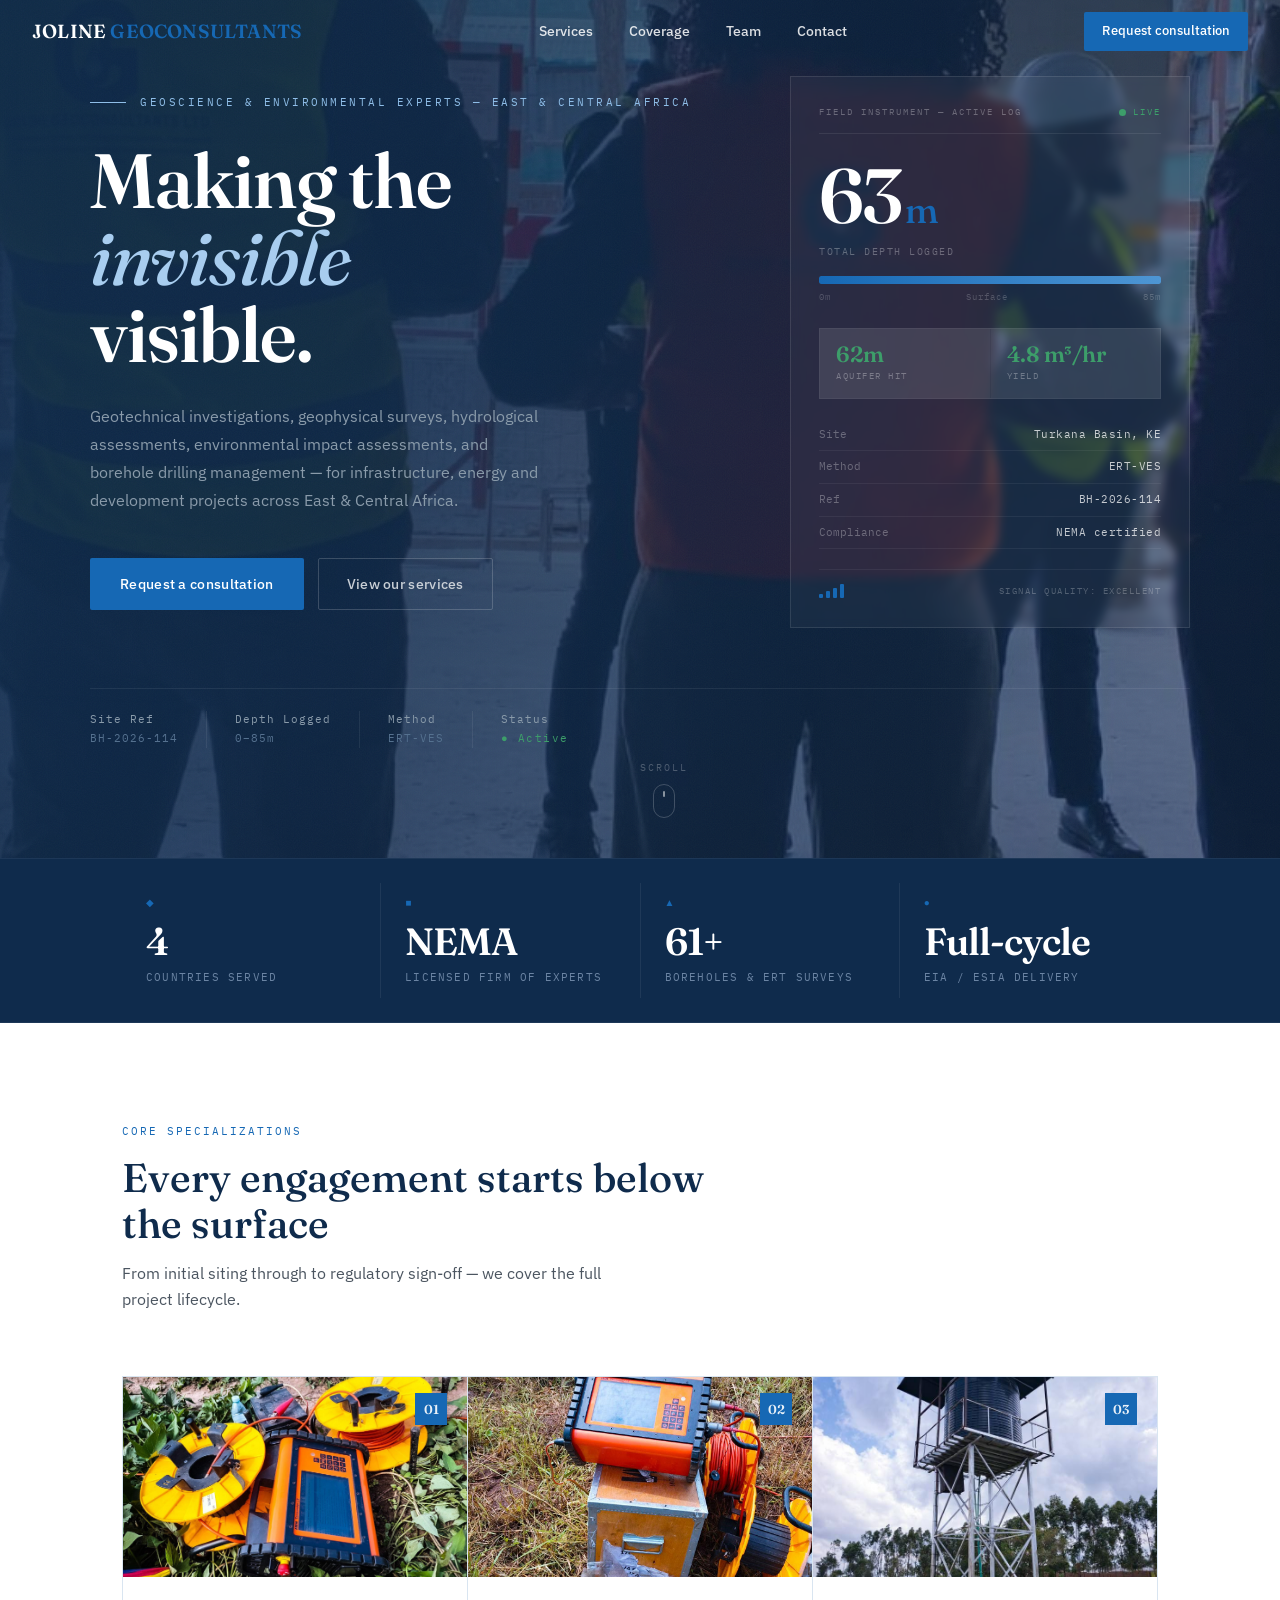
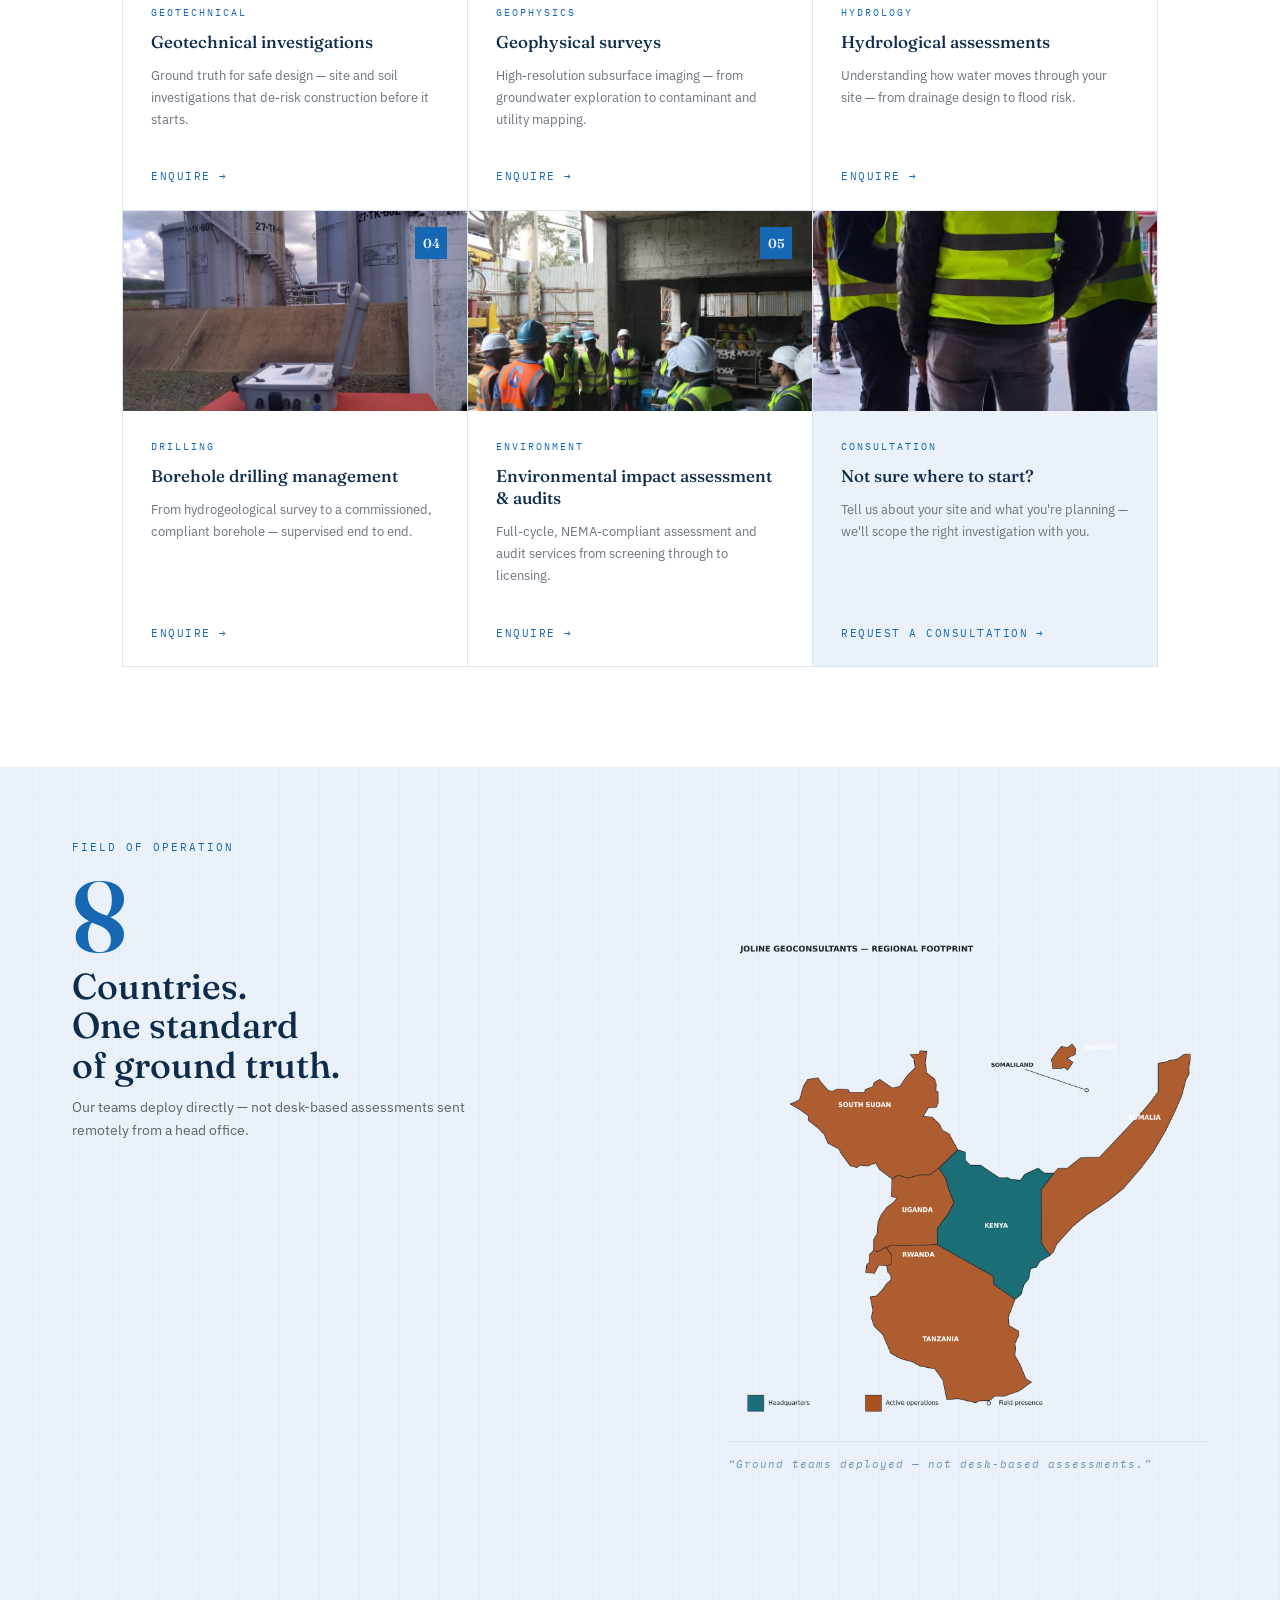
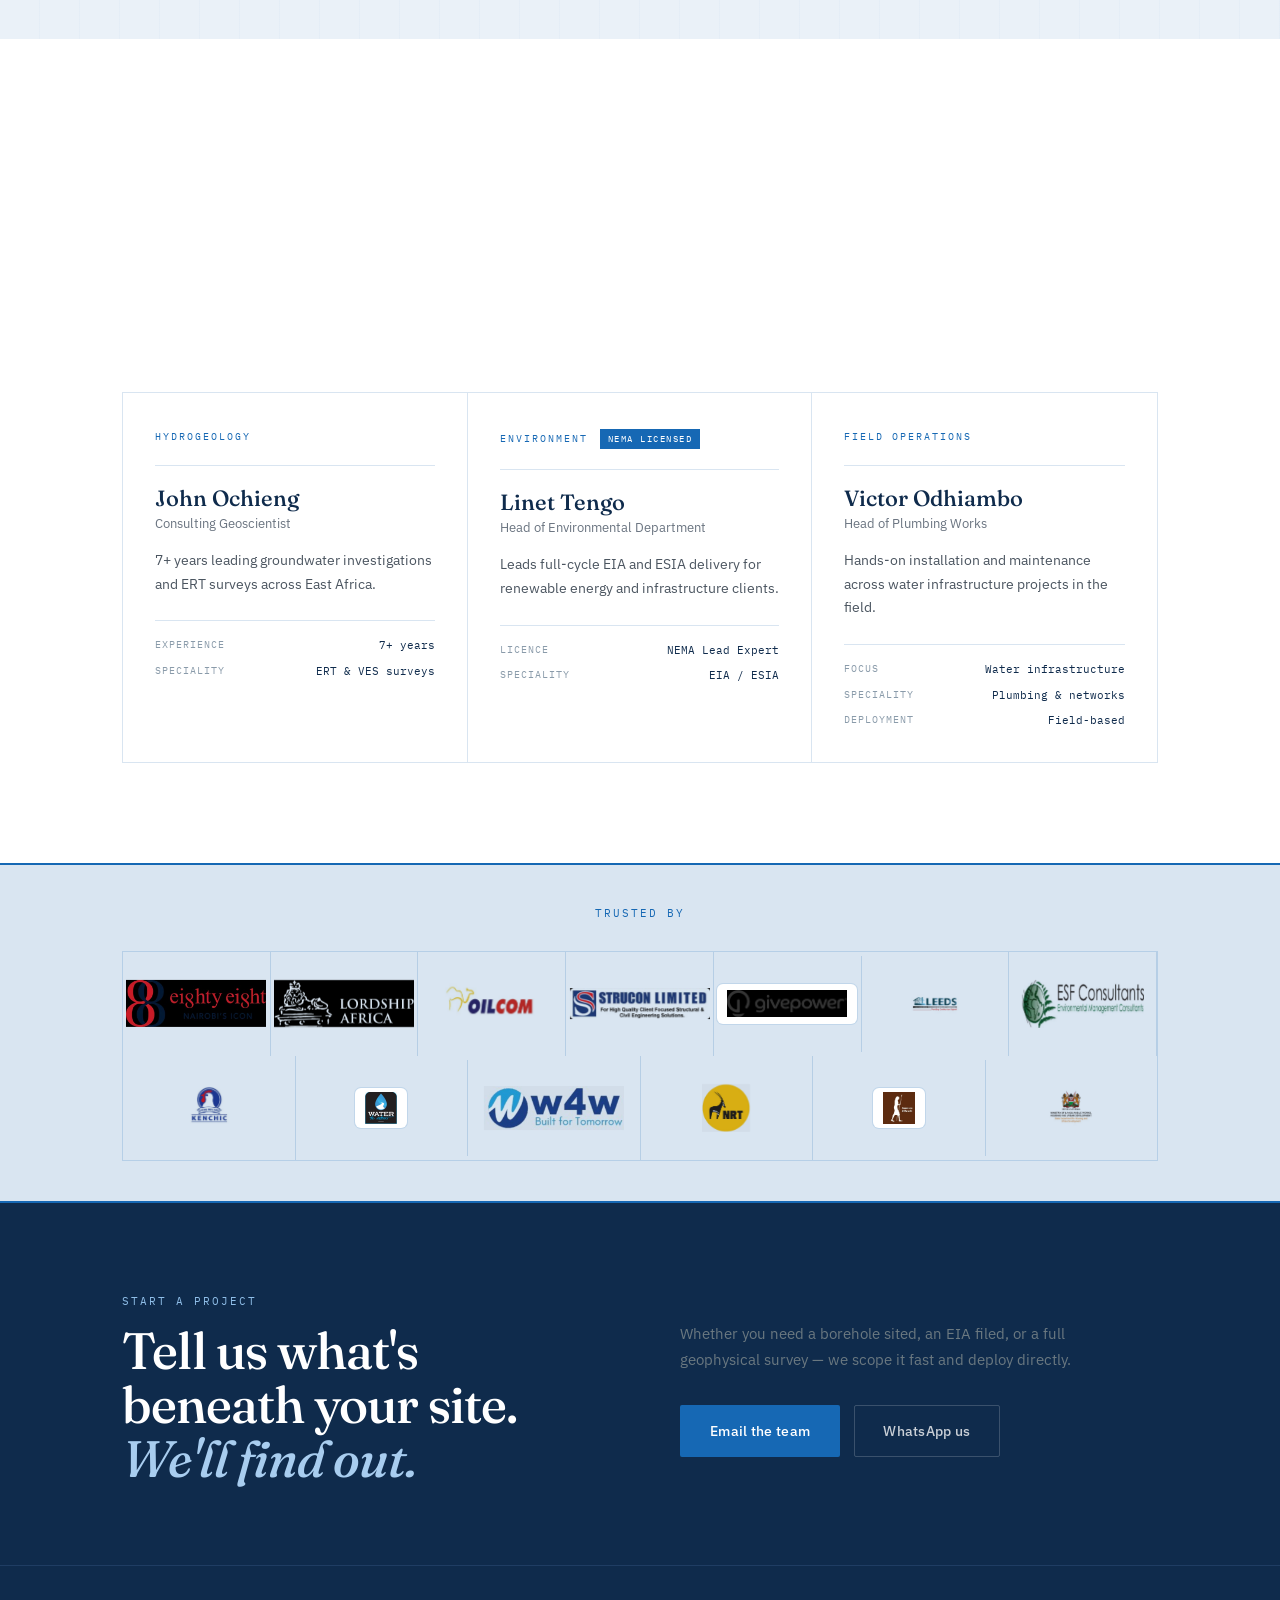
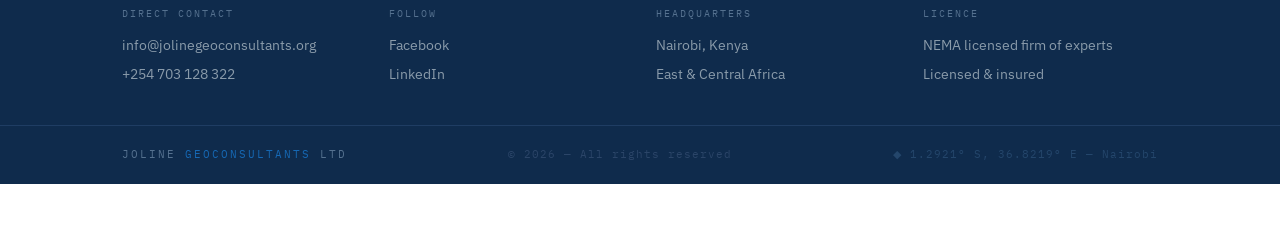
==== commit f423a6b2: "Add second round of client feedback: 9 new logos, team copy update - Add 9 client logos to "Trusted " ====
--- a/index.html
+++ b/index.html
@@ -289,8 +289,8 @@
   <div class="wrap">
     <div class="section-head sr">
       <div class="section-eyebrow">Who you'll work with</div>
-      <h2>A small team,<br>directly on your project</h2>
-      <p>No account managers. The specialists you brief are the ones in the field.</p>
+      <h2>Expert professionals,<br>delivering practical solutions</h2>
+      <p>Our multidisciplinary team combines technical expertise with local knowledge to ensure successful project outcomes.</p>
     </div>
     <div class="team-grid">
 
@@ -306,7 +306,6 @@
         <ul class="team-creds">
           <li><span>Experience</span>7+ years</li>
           <li><span>Speciality</span>ERT &amp; VES surveys</li>
-          <li><span>Region</span>East Africa</li>
         </ul>
       </div>
 
@@ -323,7 +322,6 @@
         <ul class="team-creds">
           <li><span>Licence</span>NEMA Lead Expert</li>
           <li><span>Speciality</span>EIA / ESIA</li>
-          <li><span>Region</span>Kenya &amp; region</li>
         </ul>
       </div>
 
@@ -355,6 +353,15 @@
       <div class="client-card"><img src="Img/Clients/LordshipAfrica.jpeg" alt="Lordship Africa"></div>
       <div class="client-card"><img src="Img/Clients/OilCom.jpeg" alt="OilCom"></div>
       <div class="client-card"><img src="Img/Clients/StruconLtd.jpeg" alt="Strucon Ltd"></div>
+      <div class="client-card client-card--chip"><img src="Img/Clients/GivePower.jpeg" alt="GivePower"></div>
+      <div class="client-card"><img src="Img/Clients/Leeds.jpeg" alt="Leeds Engineering, Testing &amp; Quality Control"></div>
+      <div class="client-card"><img src="Img/Clients/EsfConsultants.jpeg" alt="ESF Consultants"></div>
+      <div class="client-card"><img src="Img/Clients/Kenchic.jpeg" alt="Kenchic"></div>
+      <div class="client-card client-card--chip"><img src="Img/Clients/WaterForNations.jpeg" alt="Water for Nations"></div>
+      <div class="client-card"><img src="Img/Clients/W4W.jpeg" alt="W4W — Built for Tomorrow"></div>
+      <div class="client-card"><img src="Img/Clients/NRT.jpeg" alt="NRT"></div>
+      <div class="client-card client-card--chip"><img src="Img/Clients/SamburuHilfe.jpeg" alt="Samburu Hilfe e.V."></div>
+      <div class="client-card"><img src="Img/Clients/MinistryOfLands.jpeg" alt="Republic of Kenya — Ministry of Lands, Public Works, Housing and Urban Development"></div>
     </div>
   </div>
 </section>
--- a/style.css
+++ b/style.css
@@ -934,9 +934,21 @@
   transition:transform 0.35s cubic-bezier(.22,1,.36,1);
 }
 .client-card:hover img{transform:scale(1.06);}
+
+/* Logos with a solid brand-colour background: render as a plain chip
+   instead of multiply-blending (which would smear the fill colour). */
+.client-card--chip img{
+  mix-blend-mode:normal;
+  height:40px;
+  padding:4px 10px;
+  background:#fff;
+  border-radius:6px;
+  box-shadow:0 0 0 1px rgba(22,104,180,0.12);
+}
 @media(max-width:600px){
   .client-card{min-width:calc(50% - 1px);border-bottom:1px solid rgba(22,104,180,0.18);}
   .client-row img{height:36px;}
+  .client-card--chip img{height:30px;}
 }
 
 /* FOOTER */
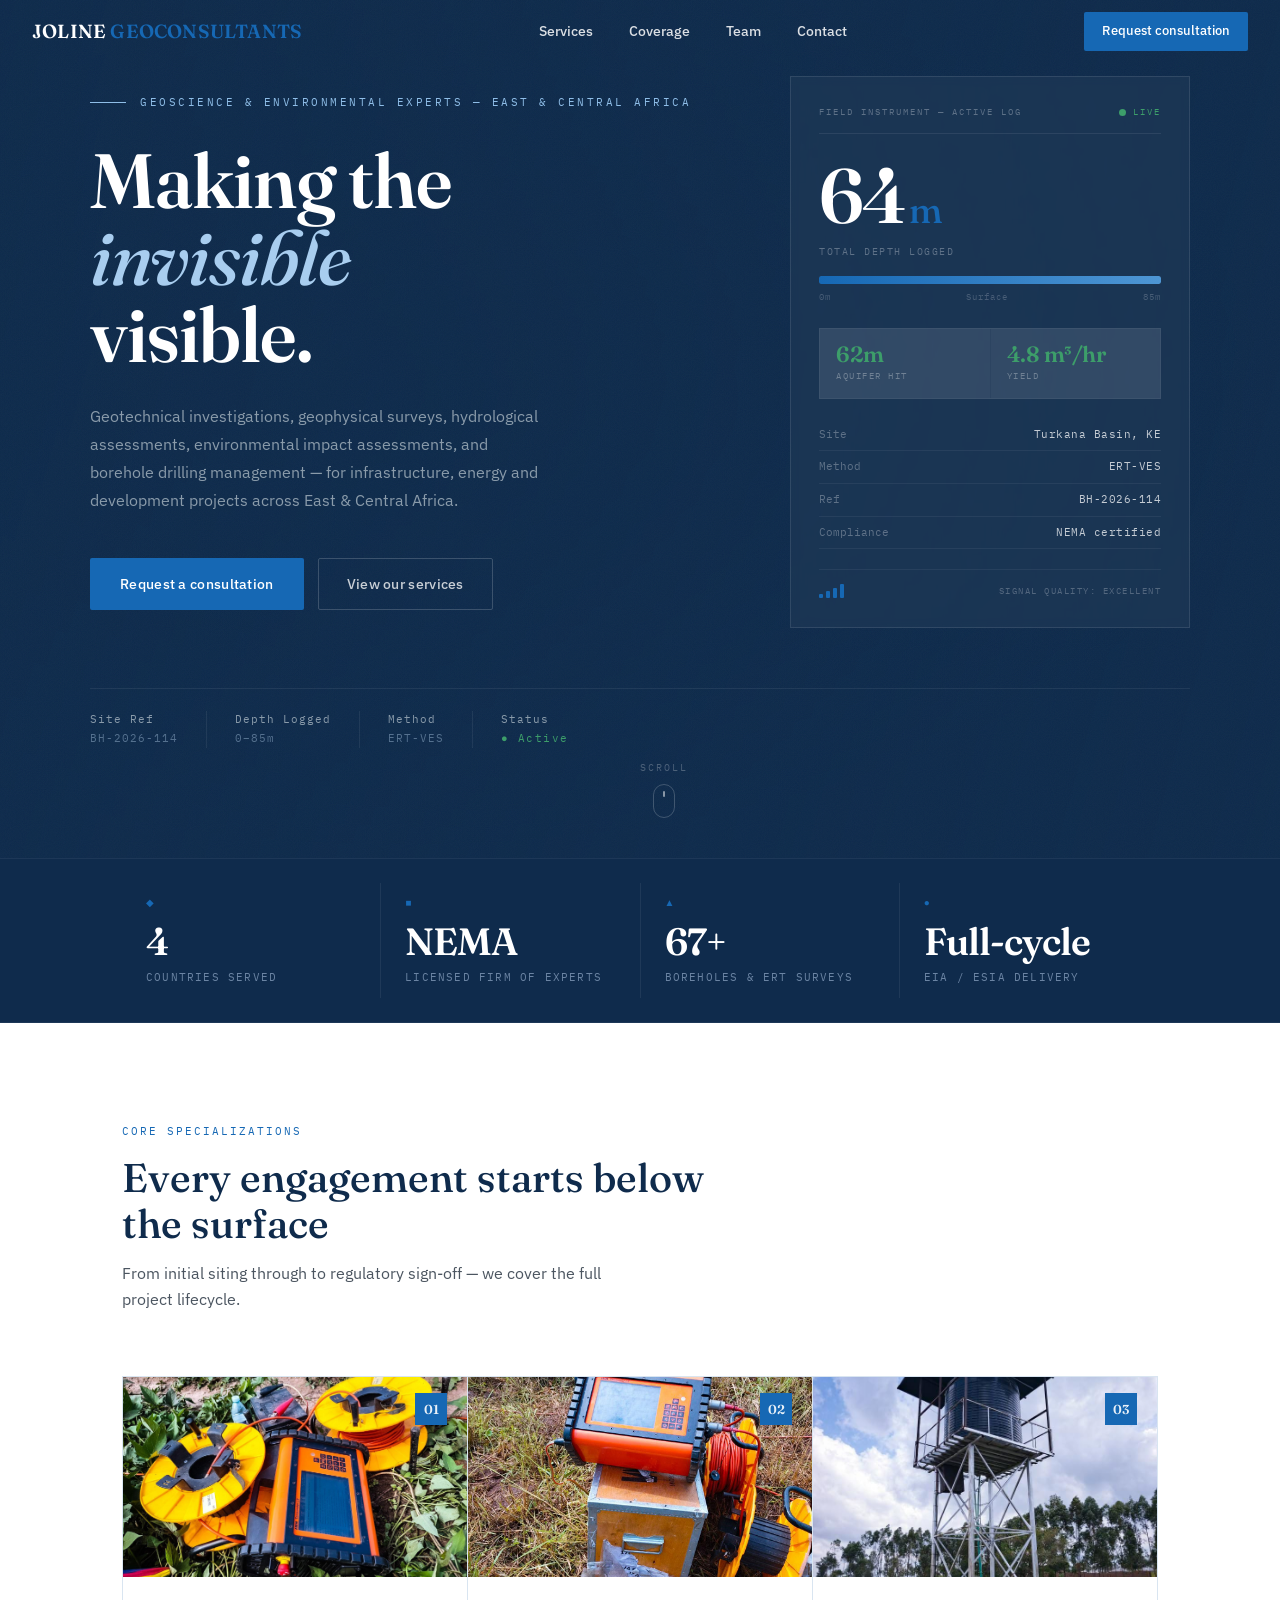
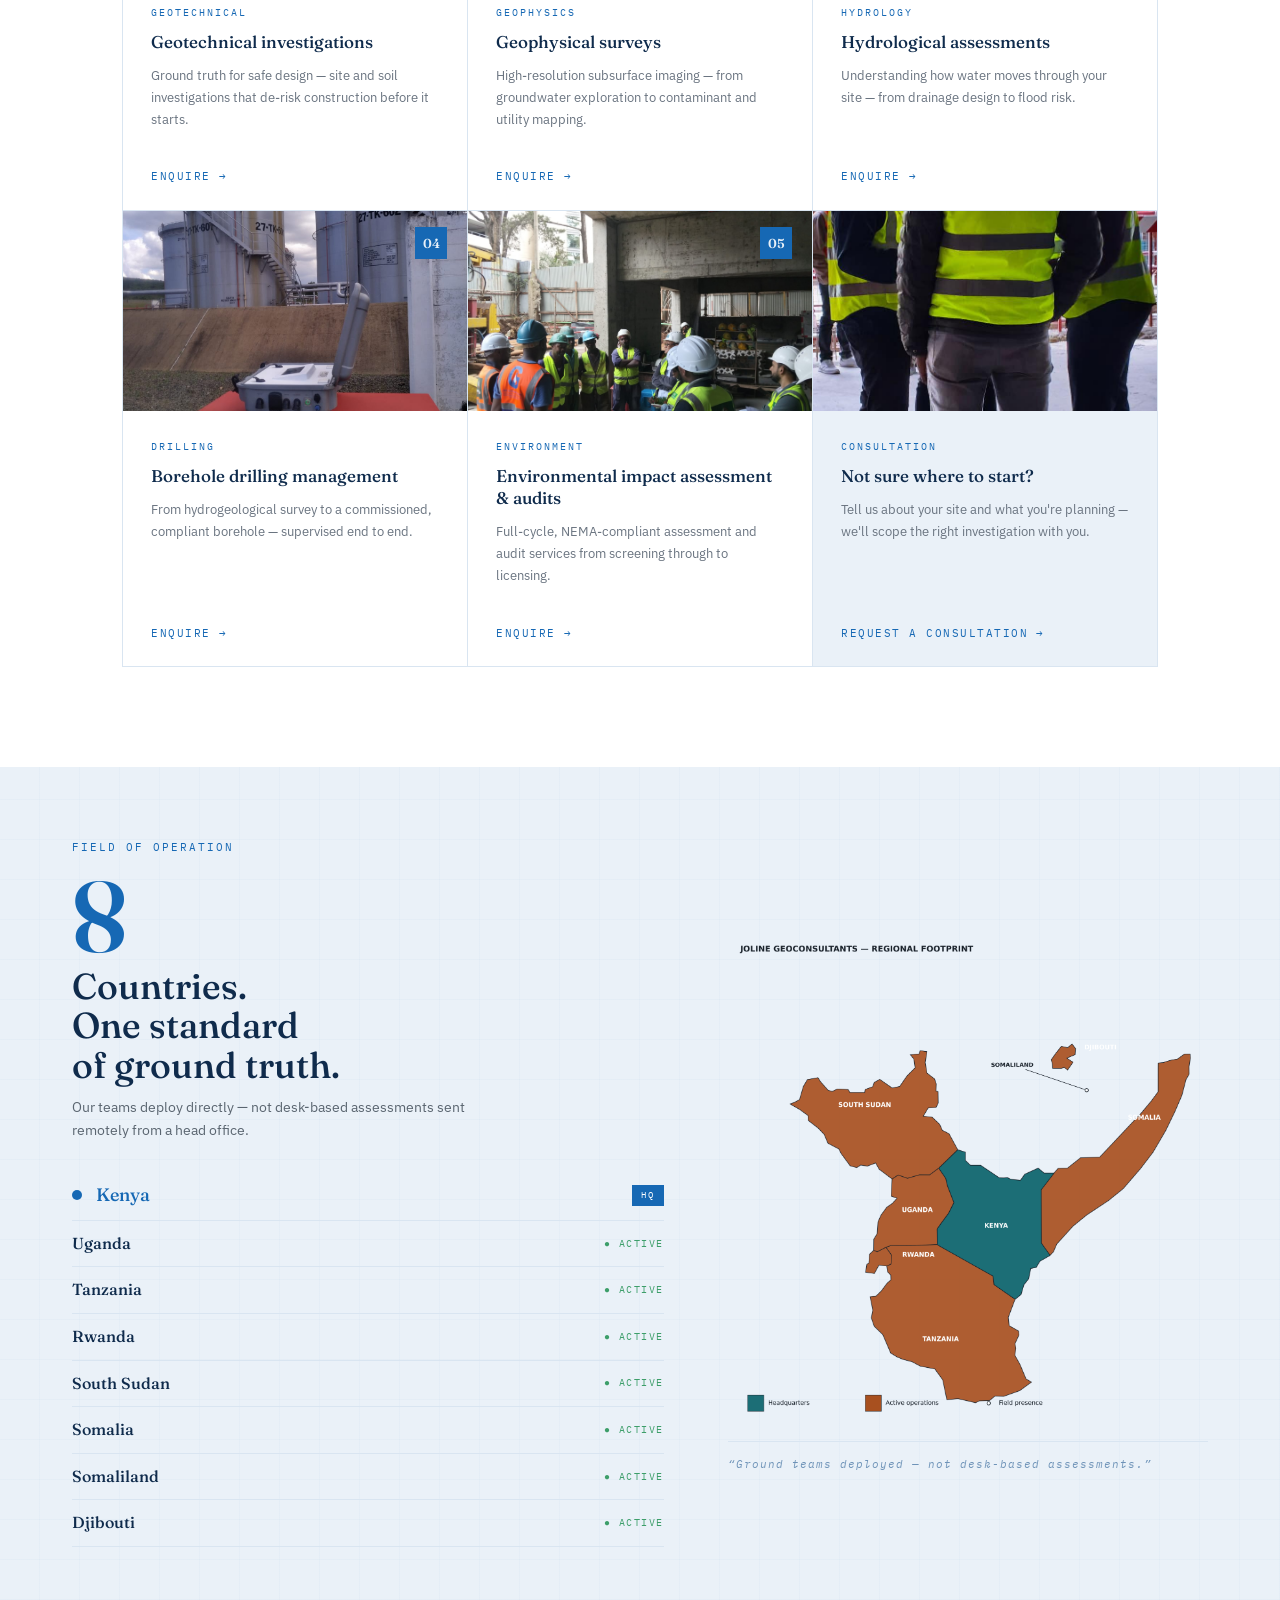
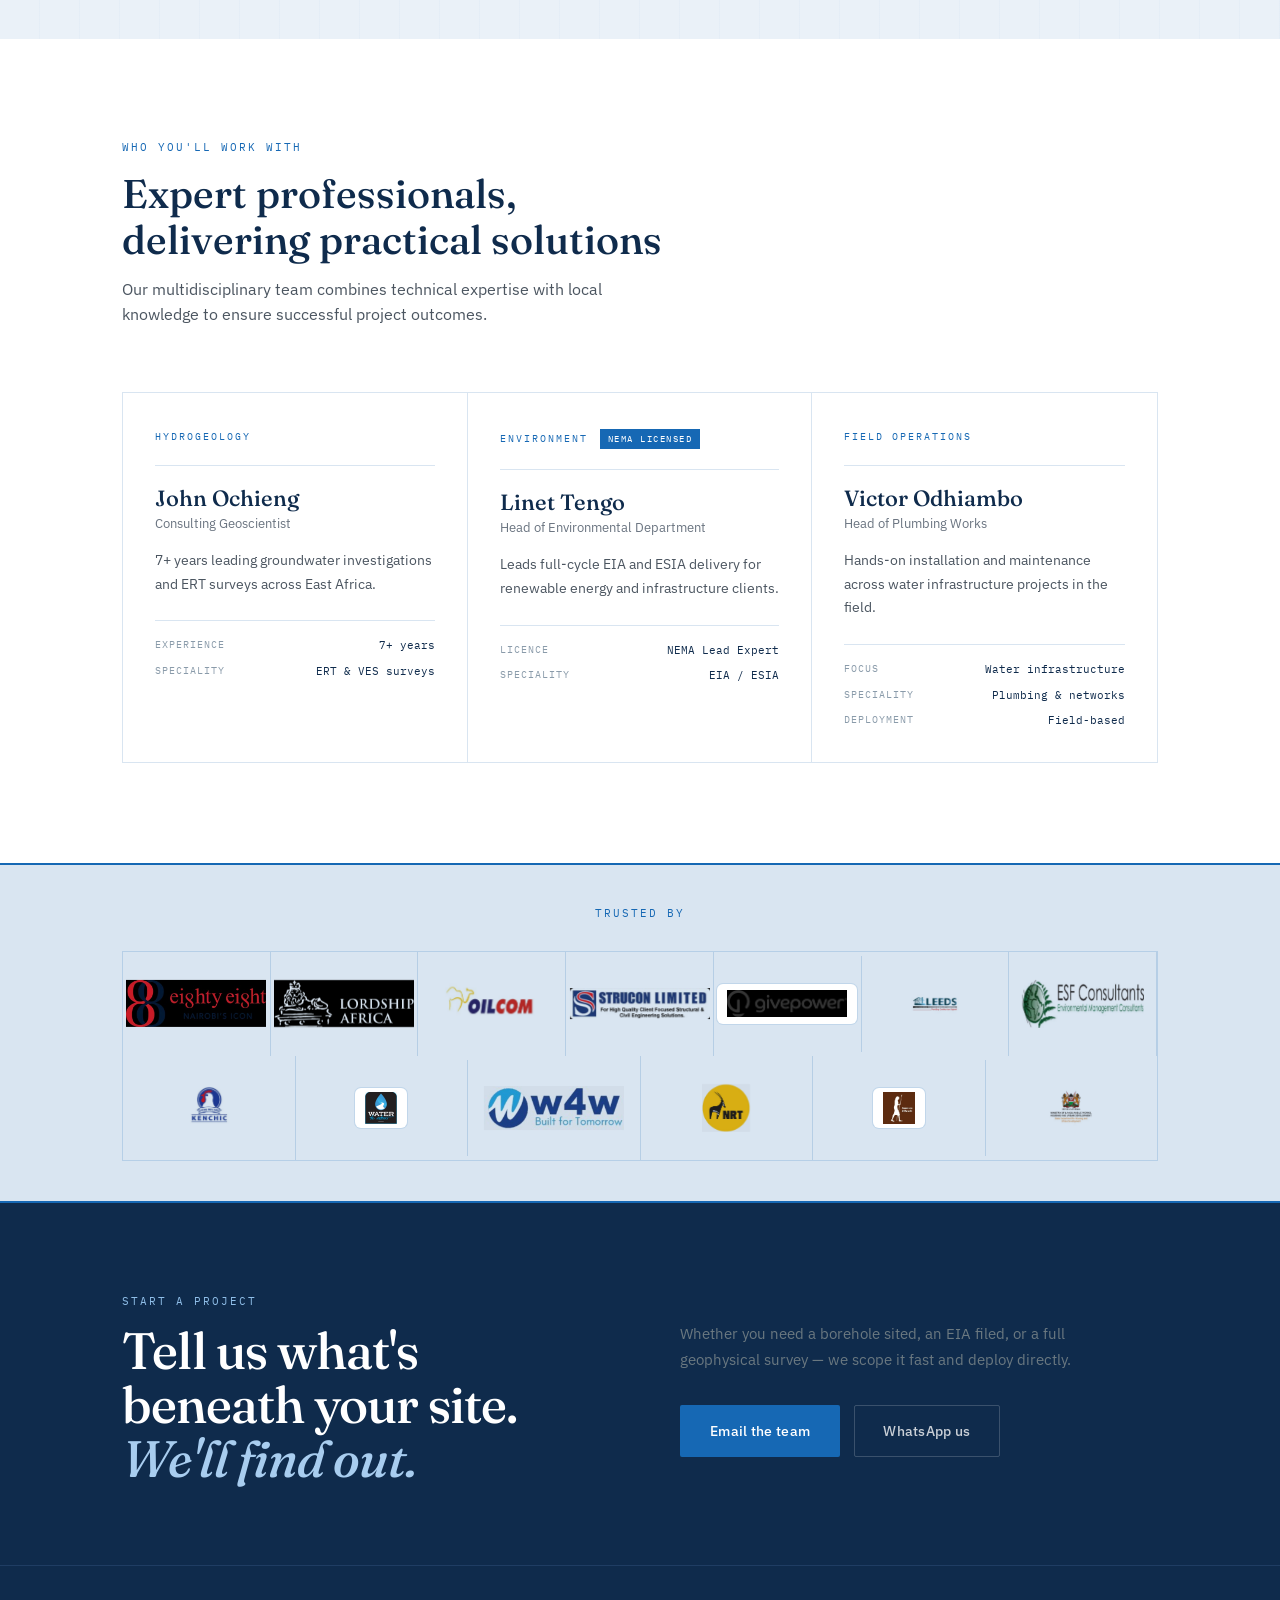
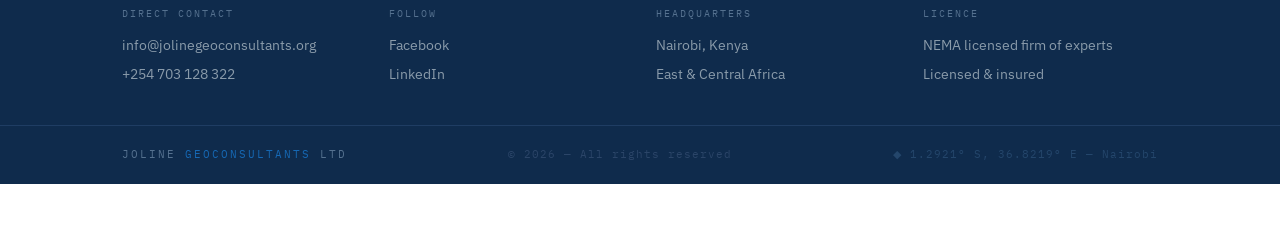
==== commit d0795c3b: "Add animated multi-photo background to hero section Rotates through the original photo plus three ne" ====
--- a/index.html
+++ b/index.html
@@ -34,7 +34,12 @@
 </nav>
 
 <section class="hero" id="hero">
-  <div class="hero-bg" aria-hidden="true"></div>
+  <div class="hero-bg" aria-hidden="true">
+    <div class="hero-bg-layer" style="background-image:url('Img/backside of man and woman in company reflectors.jpeg')"></div>
+    <div class="hero-bg-layer" style="background-image:url('Img/borehole-discharge-wide.jpeg')"></div>
+    <div class="hero-bg-layer" style="background-image:url('Img/site-team-consultation.jpeg')"></div>
+    <div class="hero-bg-layer" style="background-image:url('Img/borehole-discharge-closeup.jpeg')"></div>
+  </div>
   <div class="hero-noise" aria-hidden="true"></div>
   <div class="hero-inner">
     <div class="hero-split">
--- a/style.css
+++ b/style.css
@@ -131,15 +131,37 @@
 }
 .hero-bg{
   position:absolute;inset:0;z-index:0;
-  background:url('Img/backside of man and woman in company reflectors.jpeg') center/cover no-repeat;
-  transform:scale(1.1) translateY(calc(var(--px,0px) * 0.22));
+  transform:translateY(calc(var(--px,0px) * 0.22));
   will-change:transform;
 }
+.hero-bg-layer{
+  position:absolute;inset:0;
+  background-position:center;background-size:cover;background-repeat:no-repeat;
+  opacity:0;
+  animation:heroBgCycle 24s infinite;
+}
+.hero-bg-layer:nth-child(1){animation-delay:0s;}
+.hero-bg-layer:nth-child(2){animation-delay:6s;}
+.hero-bg-layer:nth-child(3){animation-delay:12s;}
+.hero-bg-layer:nth-child(4){animation-delay:18s;}
+@keyframes heroBgCycle{
+  0%{opacity:0;transform:translateX(-8%) scale(1.2);}
+  8%{opacity:1;}
+  25%{transform:translateX(0%) scale(1.2);}
+  42%{opacity:1;}
+  50%{opacity:0;transform:translateX(8%) scale(1.2);}
+  50.01%{transform:translateX(-8%) scale(1.2);}
+  100%{opacity:0;transform:translateX(-8%) scale(1.2);}
+}
 .hero-bg::after{
-  content:'';position:absolute;inset:0;
+  content:'';position:absolute;inset:0;z-index:1;
   background:
     radial-gradient(ellipse at 30% 50%, rgba(15,43,76,0.45) 0%, transparent 70%),
     linear-gradient(105deg, rgba(15,43,76,0.97) 0%, rgba(15,43,76,0.75) 48%, rgba(15,43,76,0.55) 100%);
+}
+@media (prefers-reduced-motion: reduce){
+  .hero-bg-layer{animation:none;opacity:0;}
+  .hero-bg-layer:nth-child(1){opacity:1;}
 }
 .hero-noise{
   position:absolute;inset:0;z-index:2;pointer-events:none;
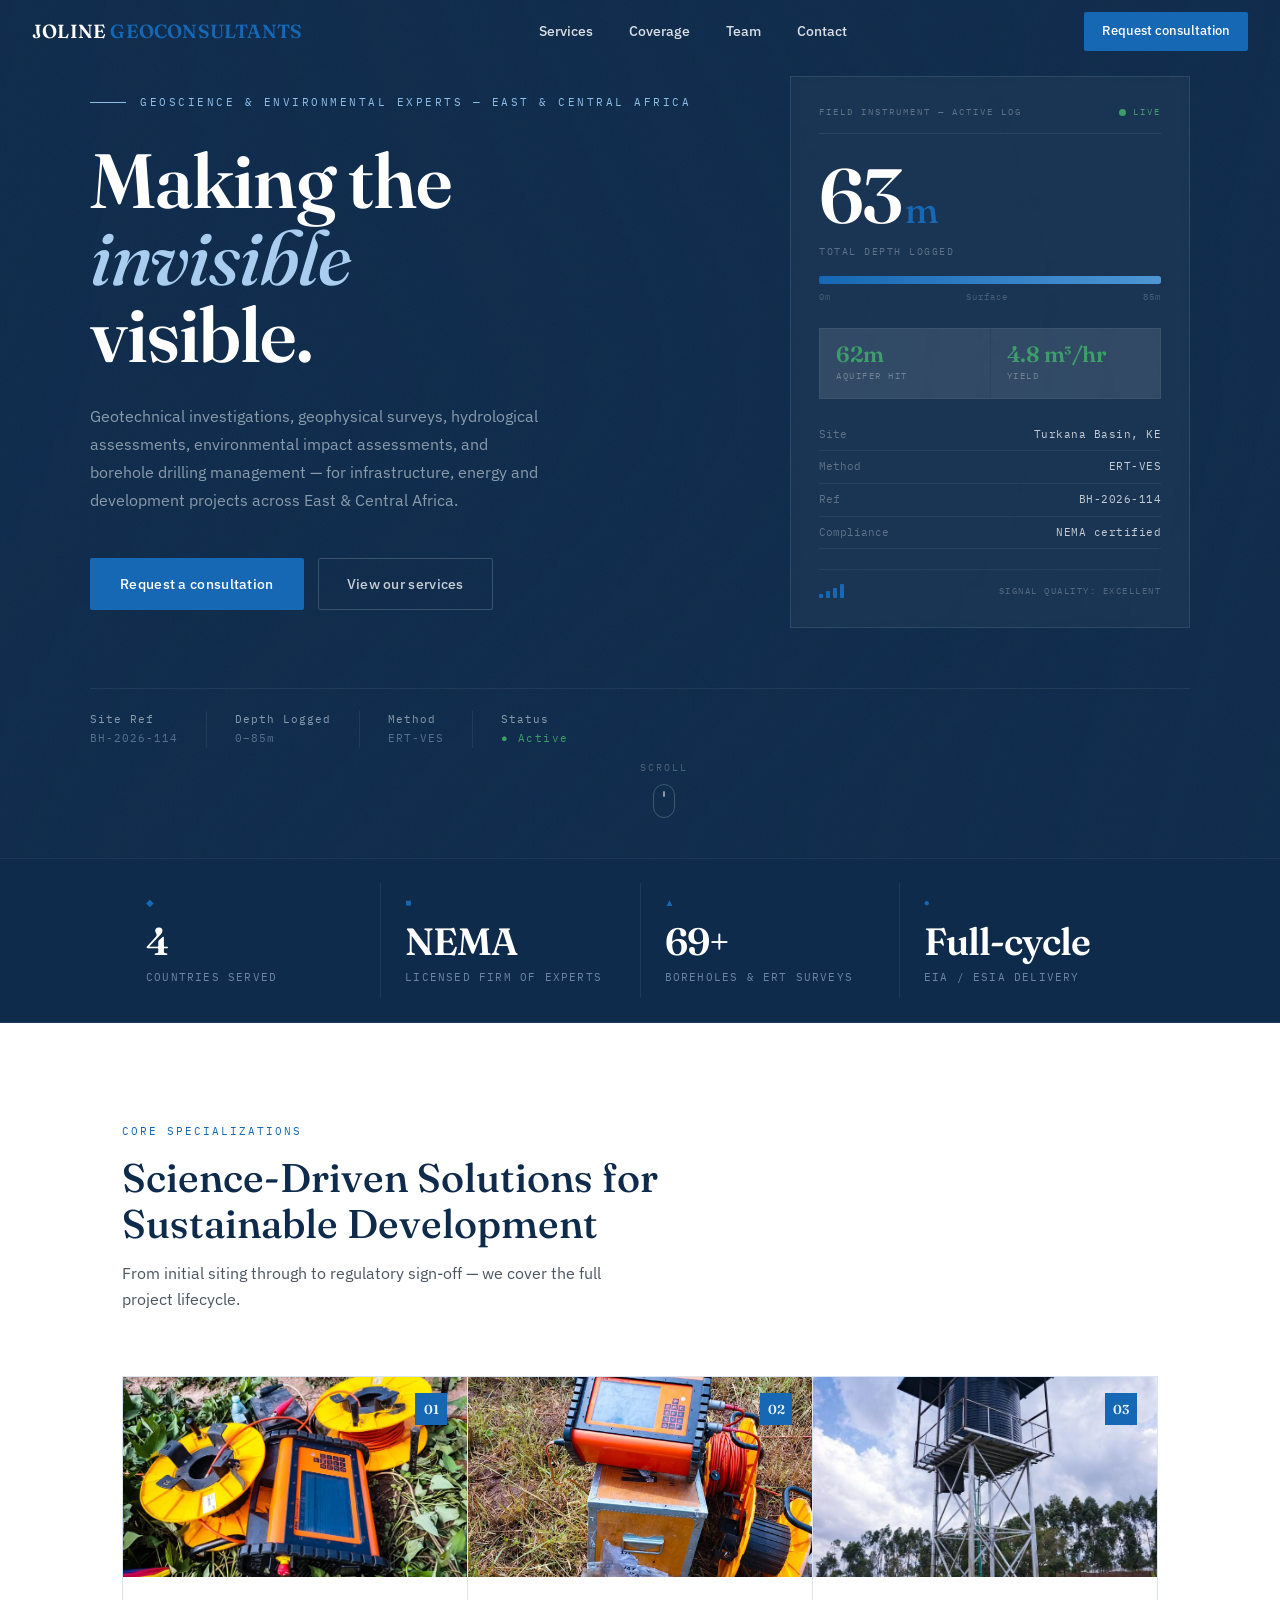
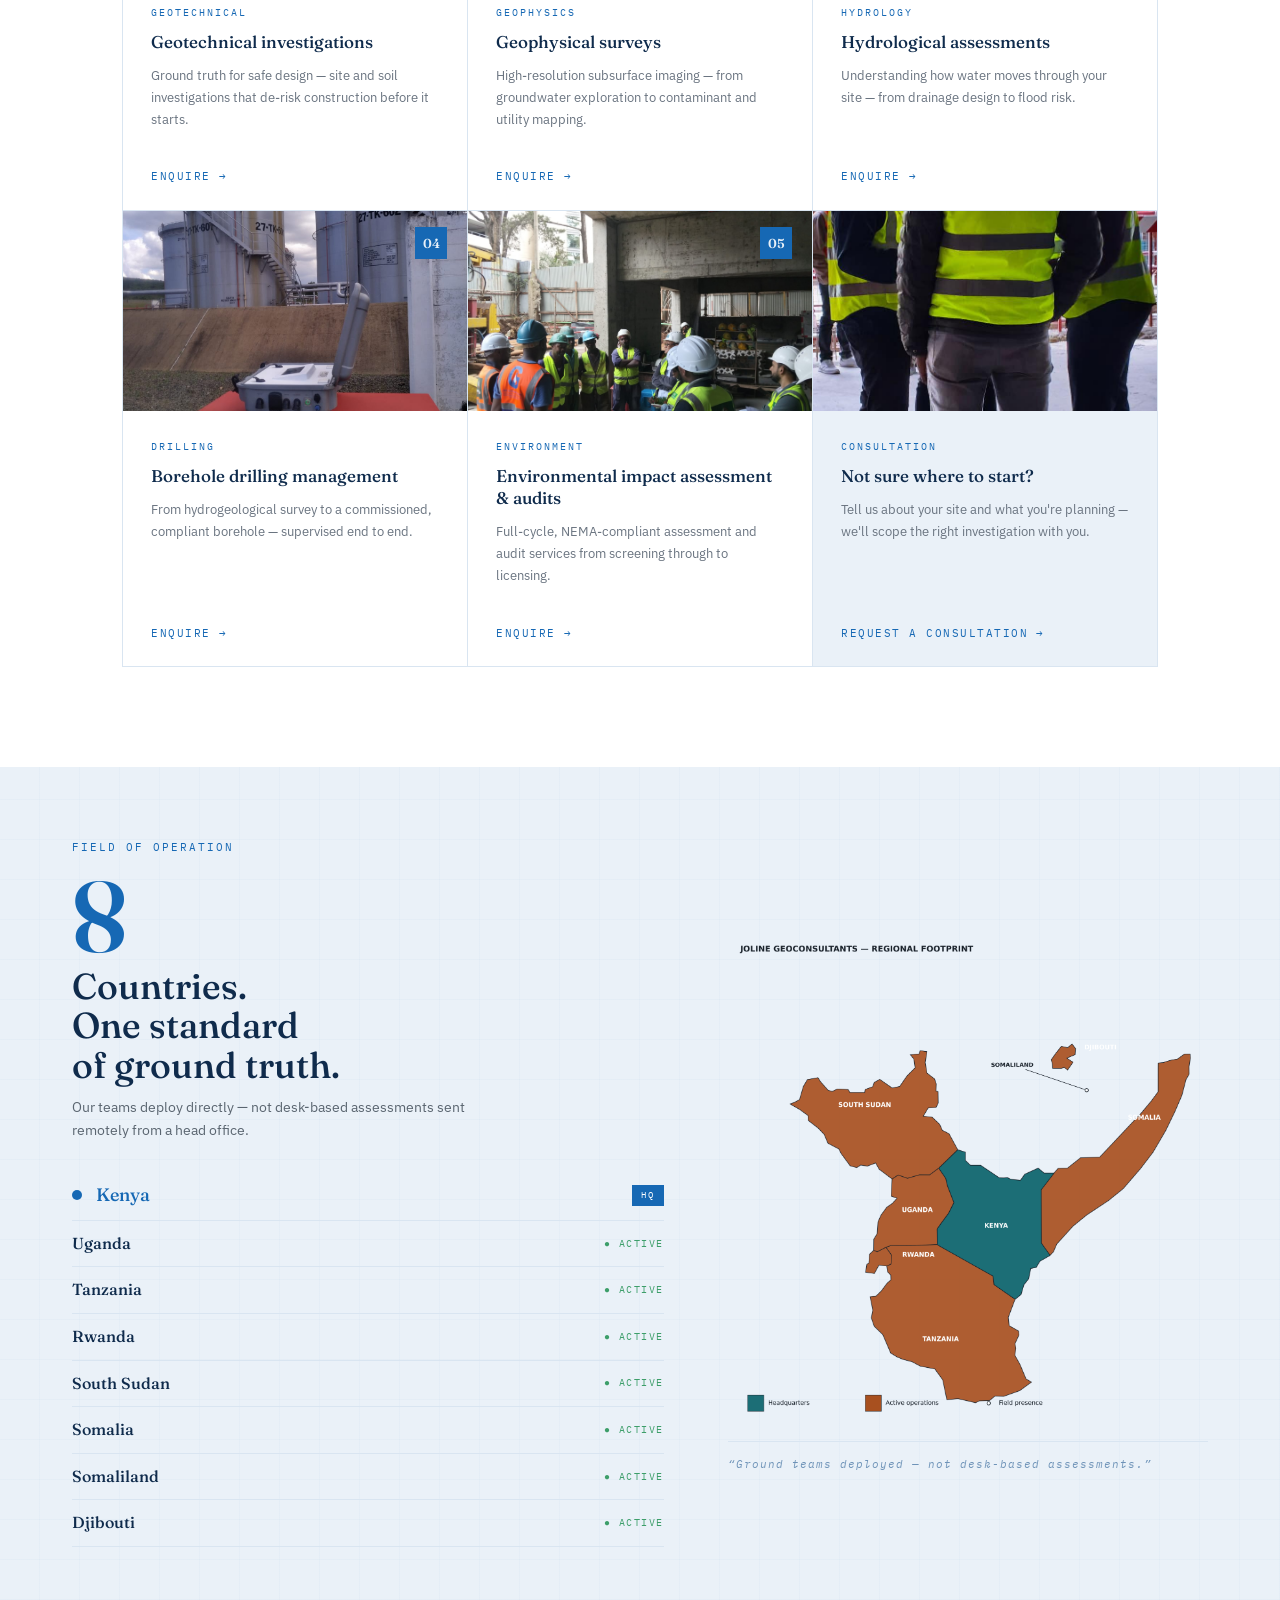
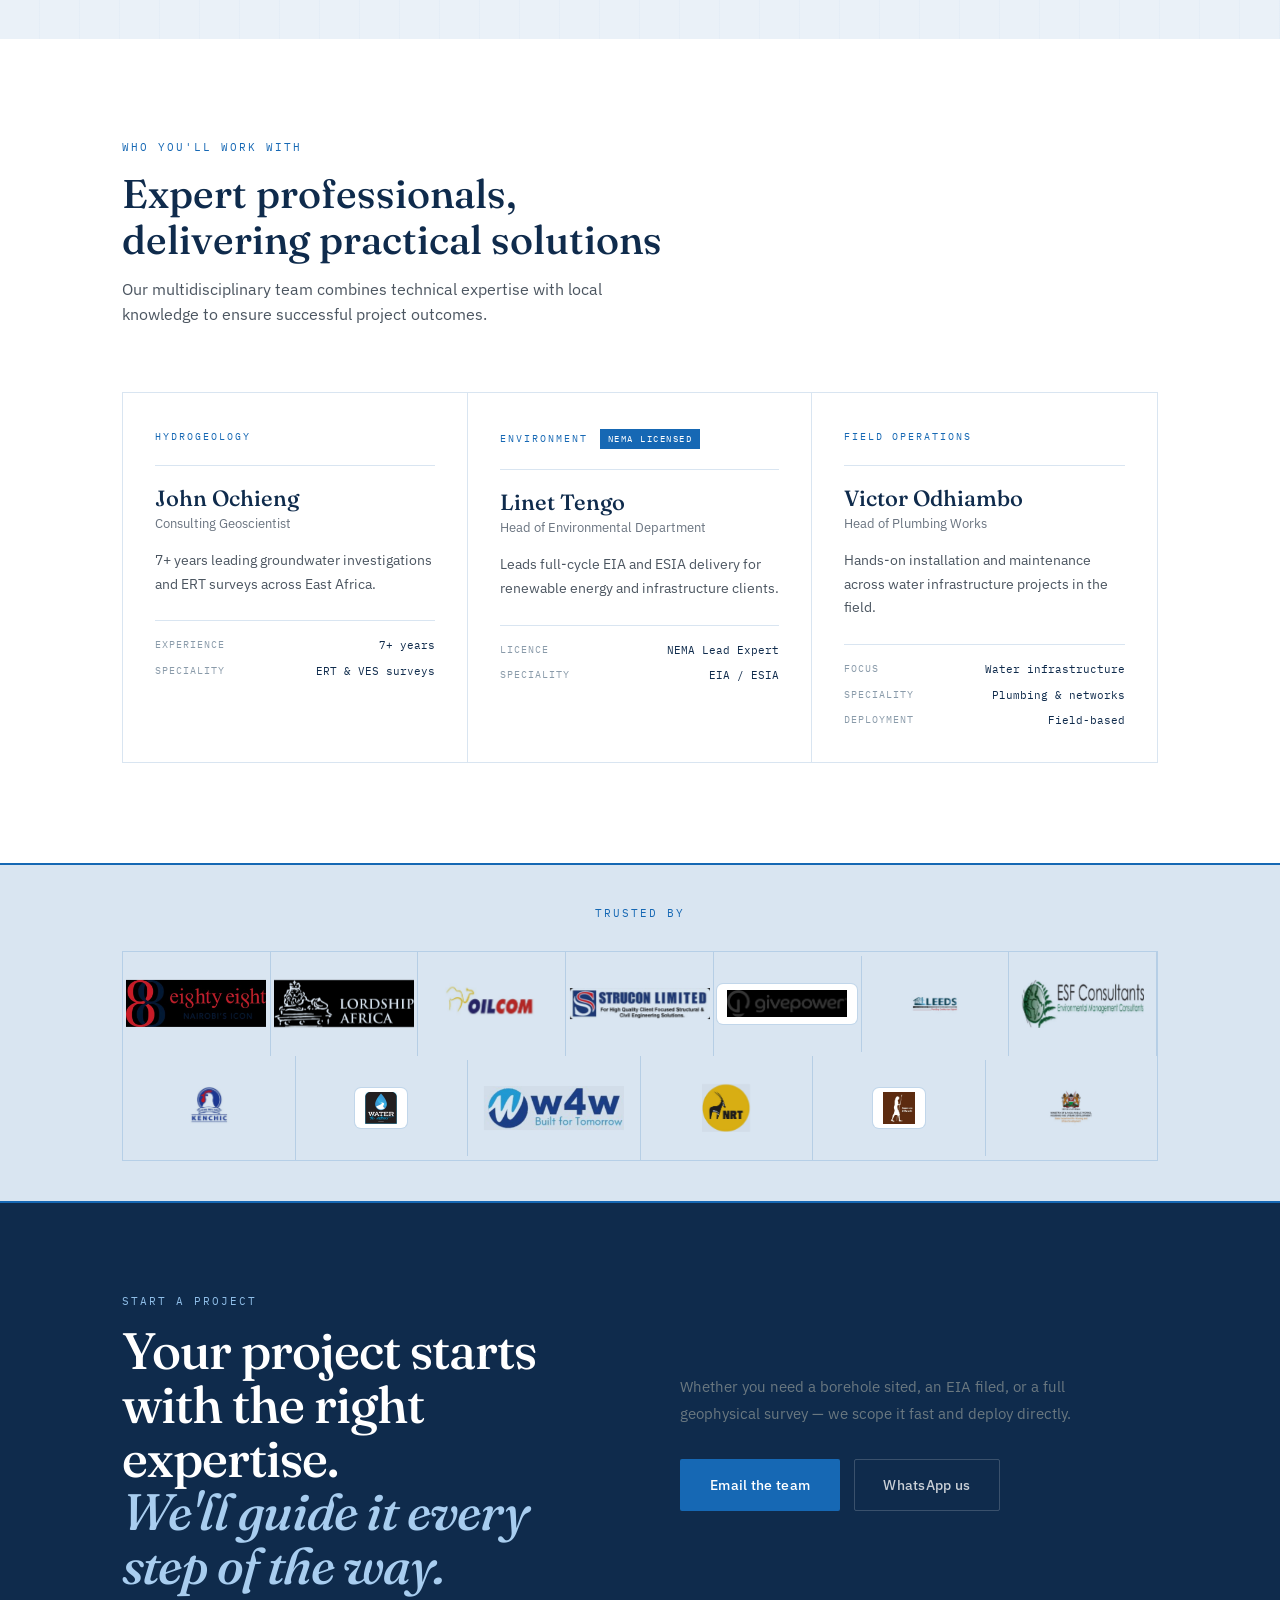
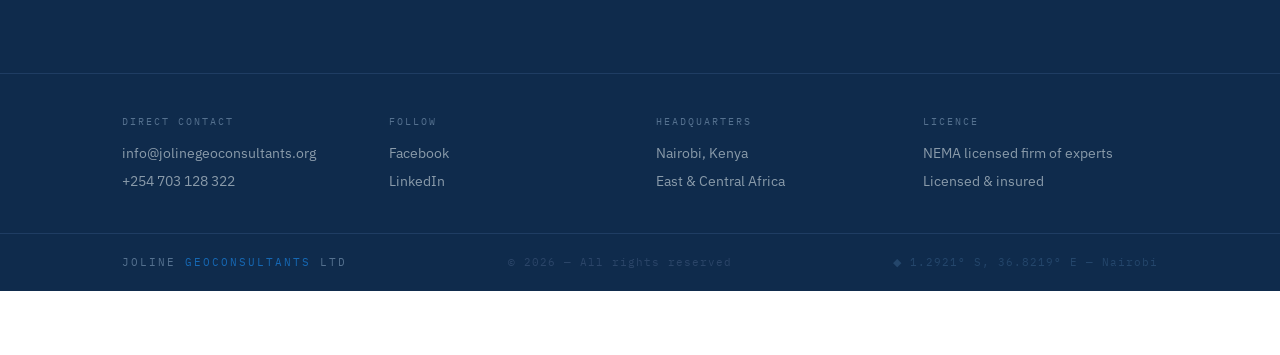
==== commit 360c57a0: "Apply client feedback: update services and footer hero copy" ====
--- a/index.html
+++ b/index.html
@@ -136,7 +136,7 @@
   <div class="wrap">
     <div class="section-head">
       <div class="section-eyebrow">Core specializations</div>
-      <h2>Every engagement starts below the surface</h2>
+      <h2>Science-Driven Solutions for Sustainable Development</h2>
       <p>From initial siting through to regulatory sign-off — we cover the full project lifecycle.</p>
     </div>
     <div class="svc-grid">
@@ -377,7 +377,7 @@
       <div class="footer-top-inner">
         <div class="footer-top-left">
           <div class="section-eyebrow" style="color:#8FBEE8">Start a project</div>
-          <h2>Tell us what's<br>beneath your site.<br><em>We'll find out.</em></h2>
+          <h2>Your project starts with the right expertise.<br><em>We'll guide it every step of the way.</em></h2>
         </div>
         <div class="footer-top-right">
           <p>Whether you need a borehole sited, an EIA filed, or a full geophysical survey — we scope it fast and deploy directly.</p>
